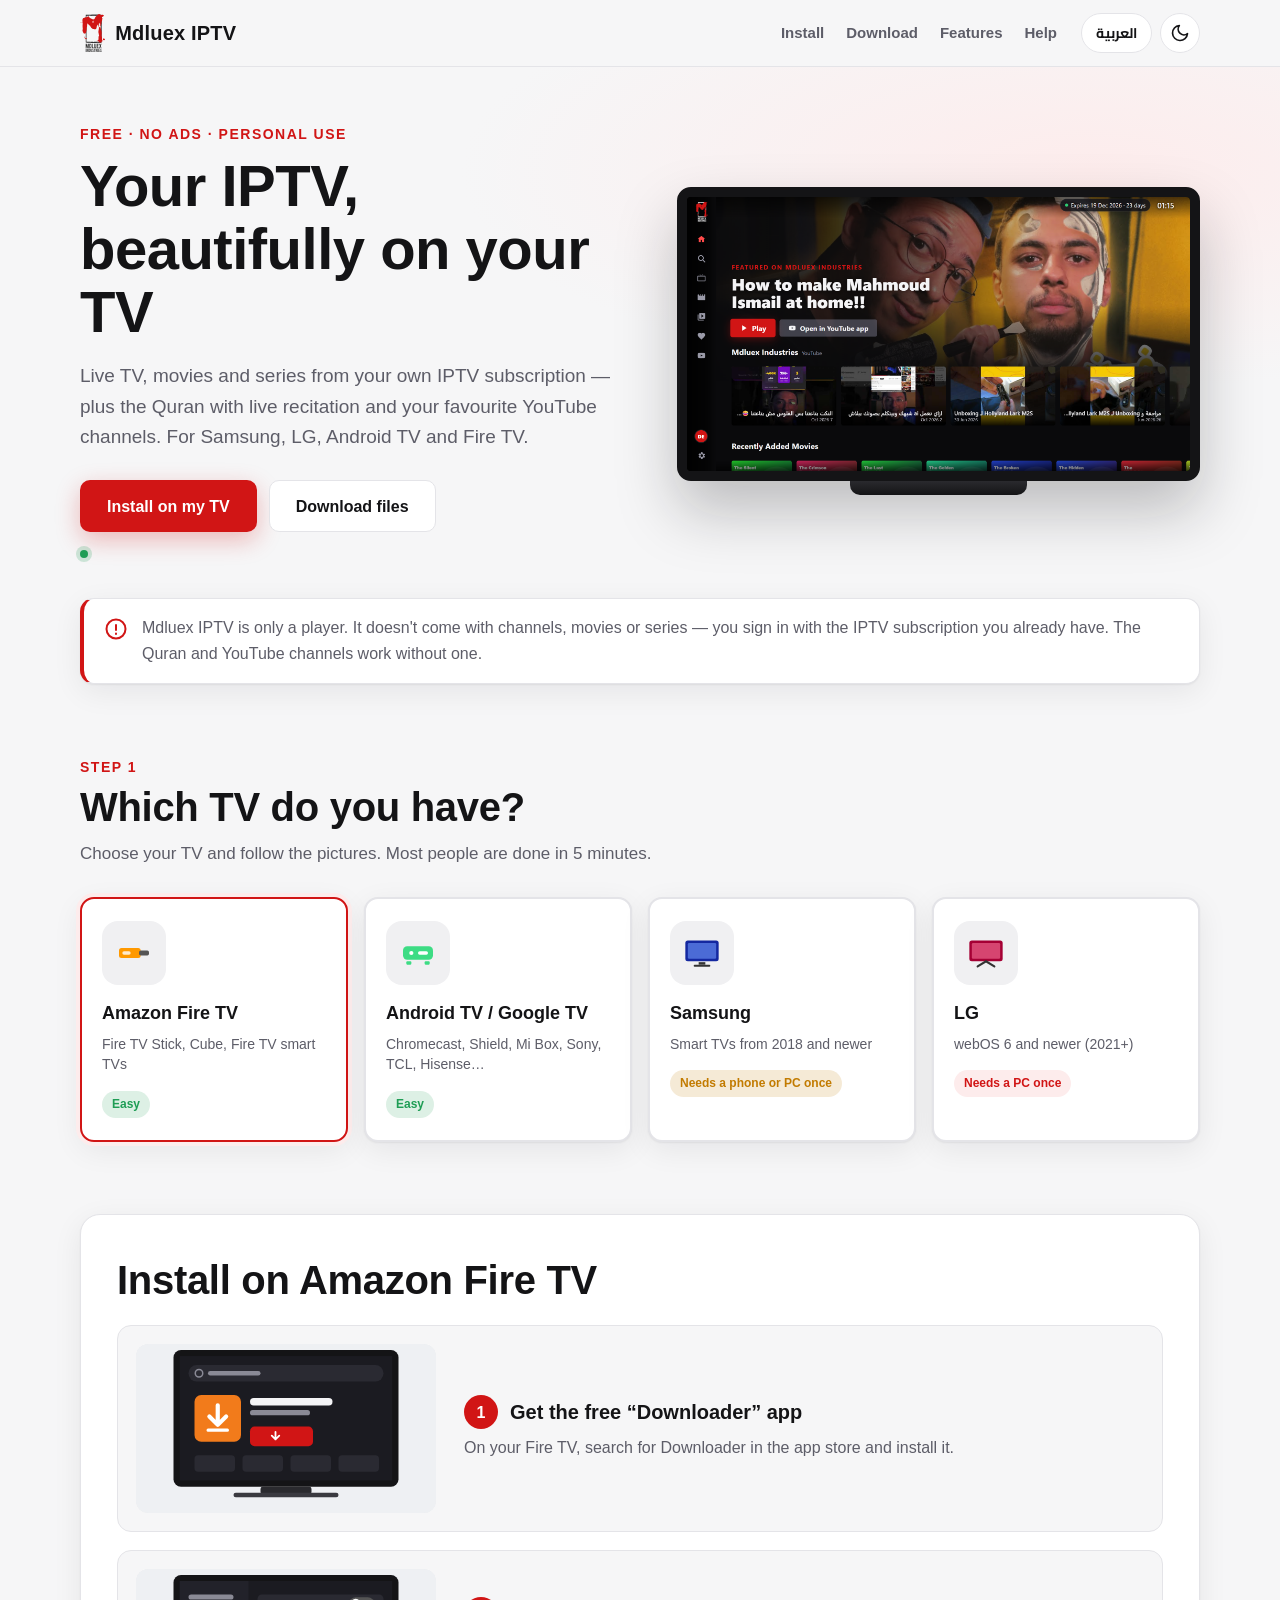
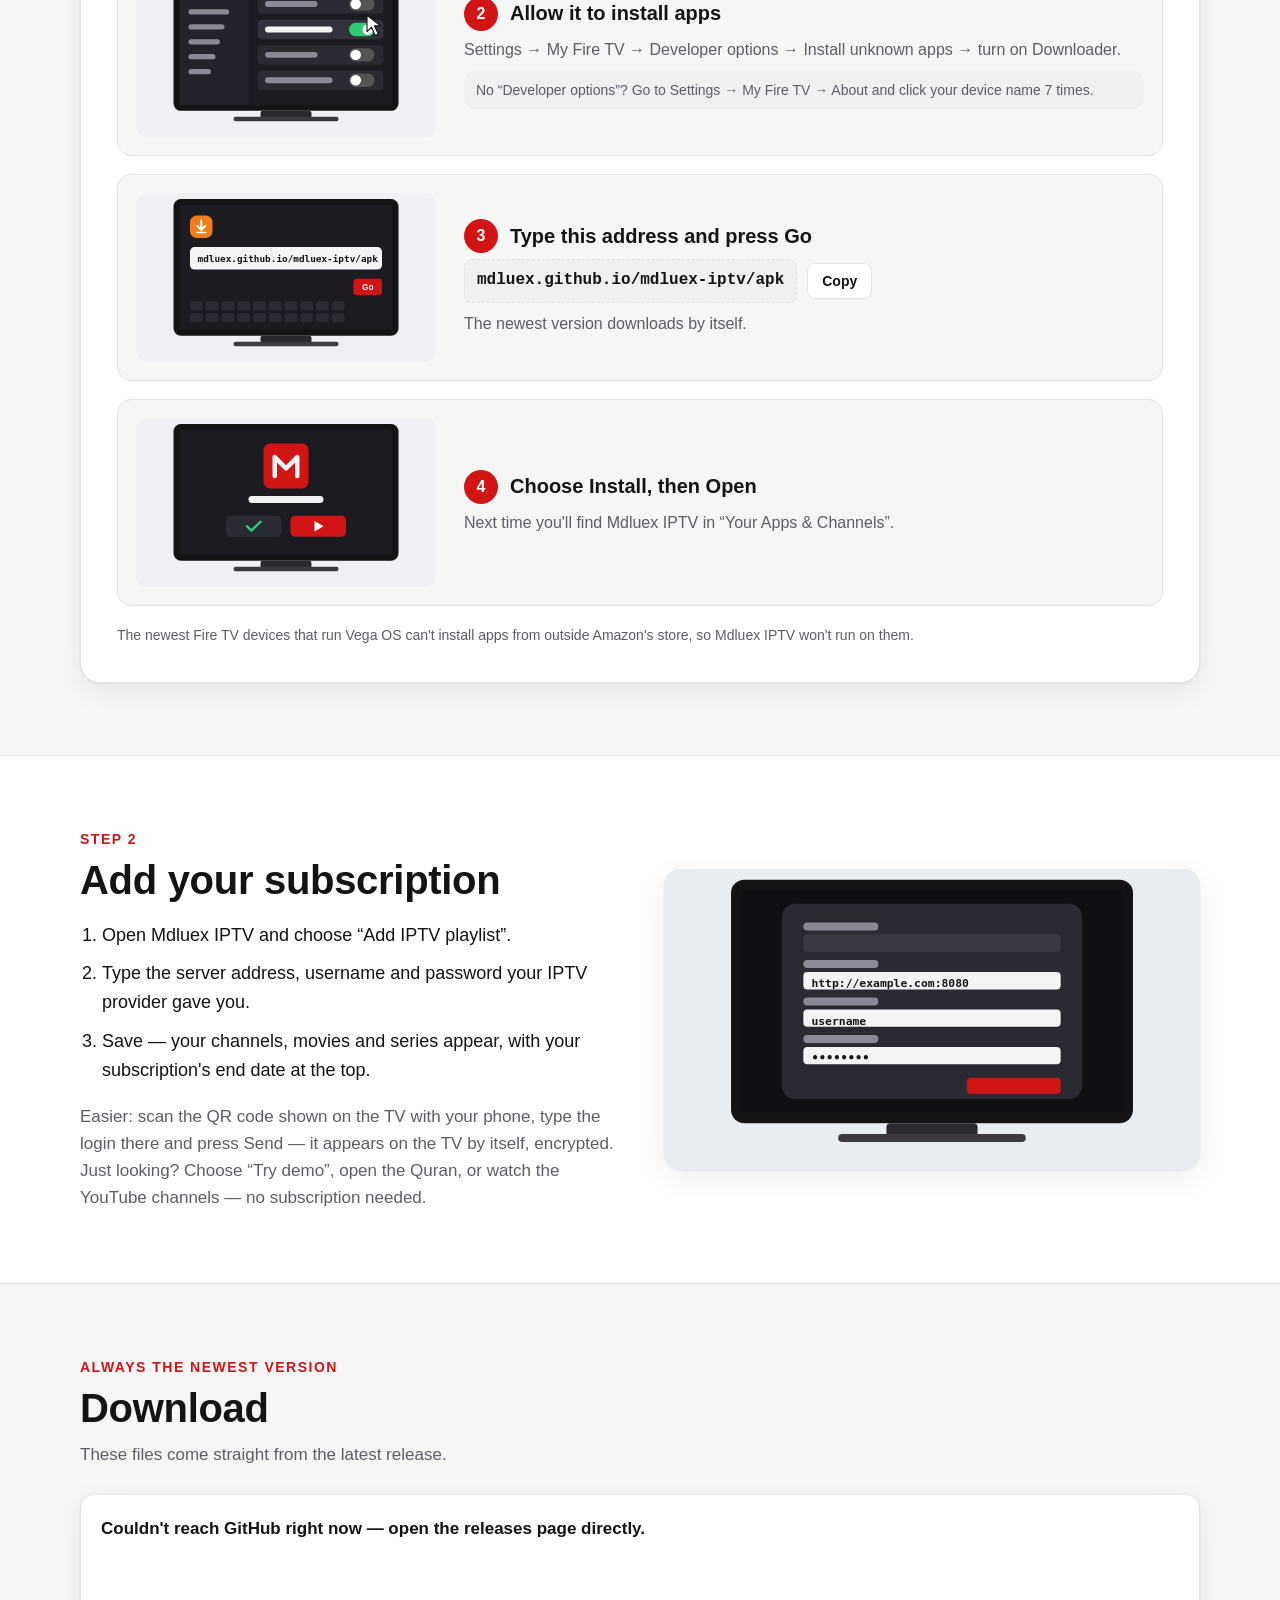
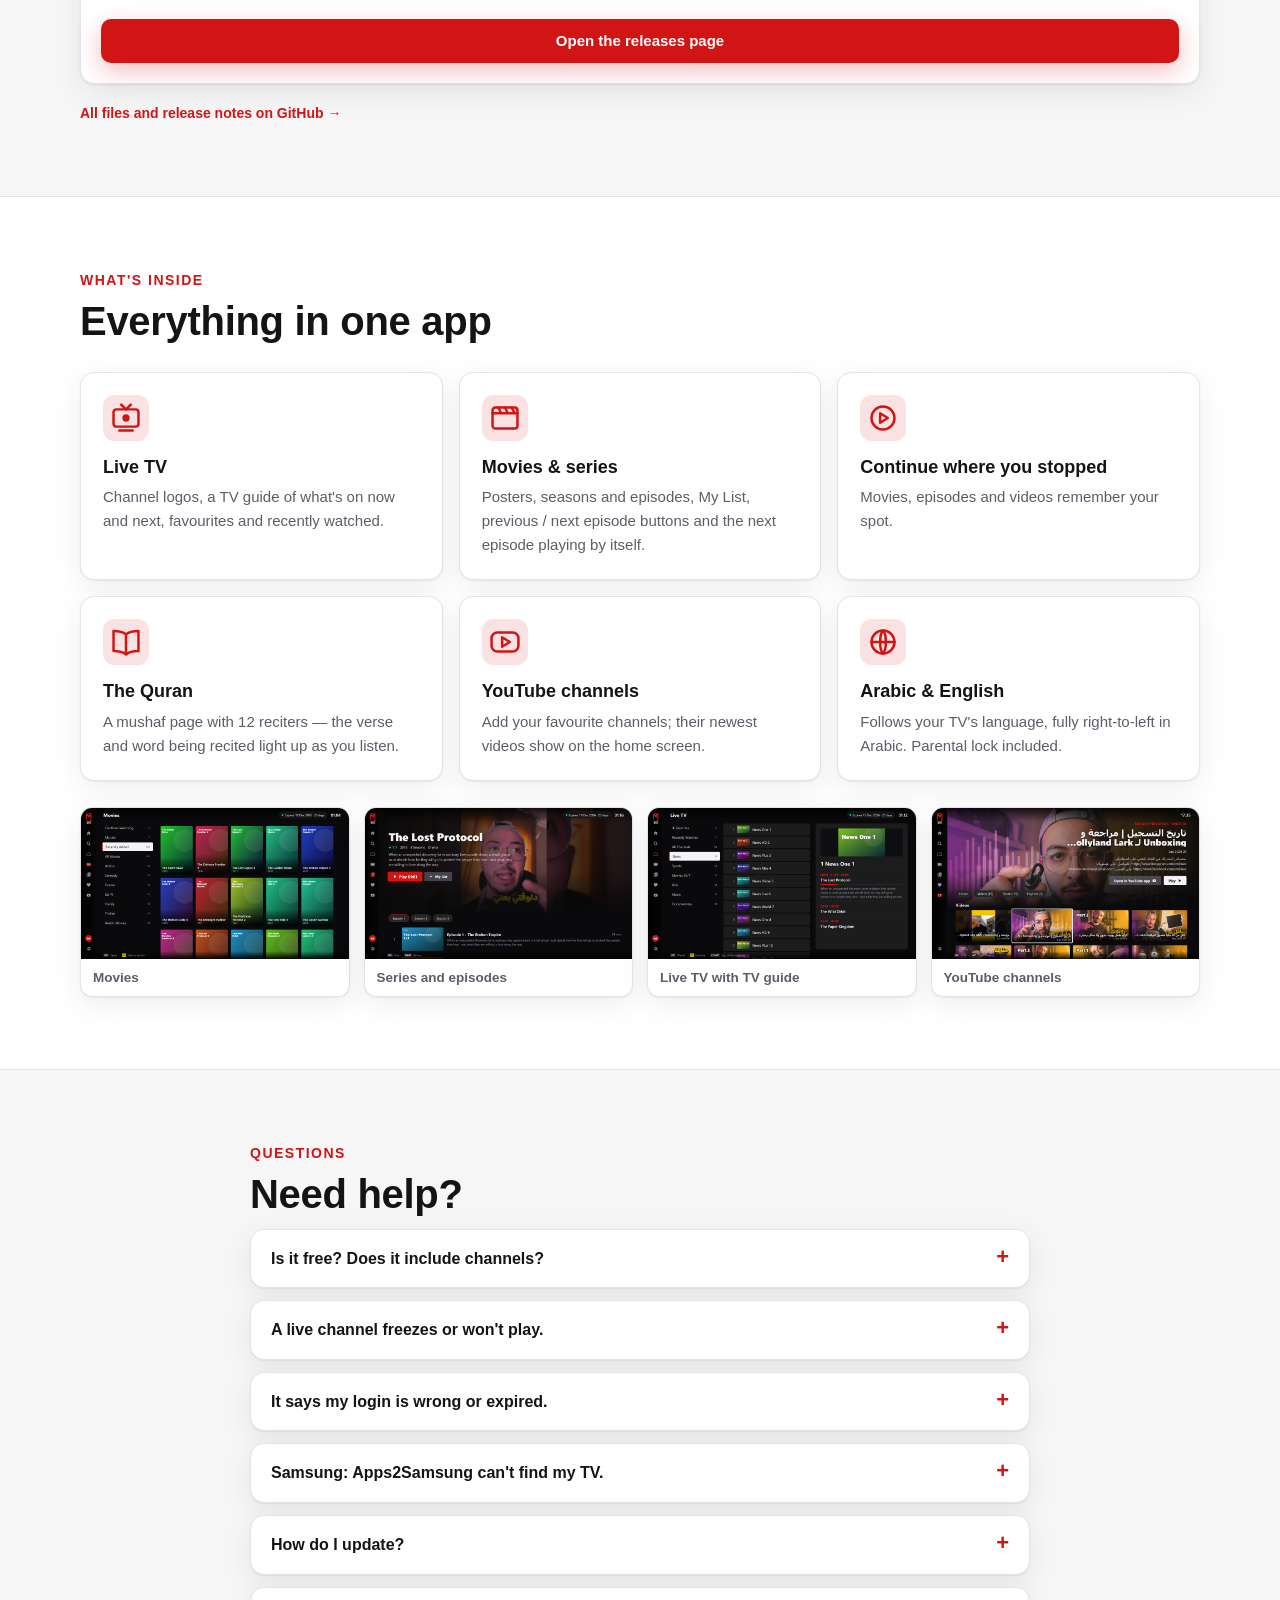
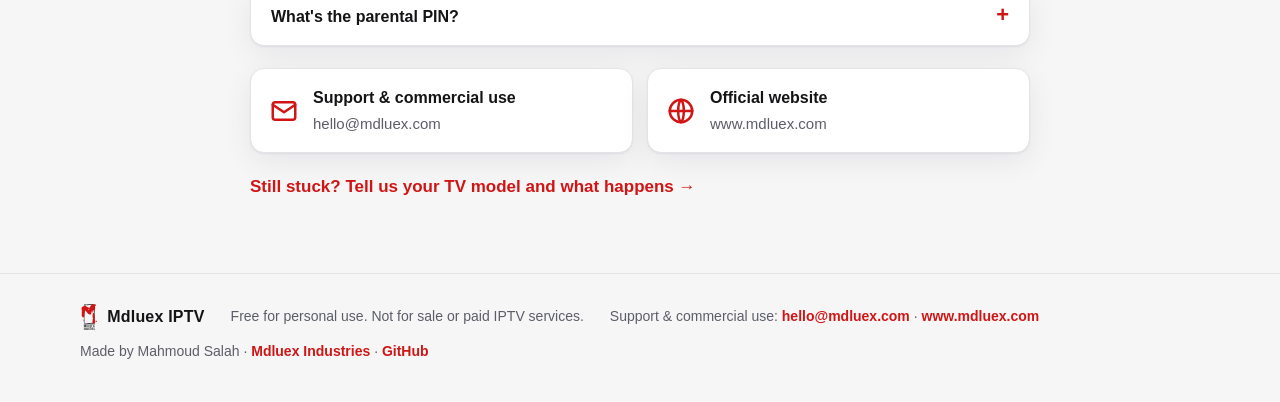
==== landing/index.html @ 0c7ab0a1 "Release 1.5.0: add playlists from the phone, episode buttons, phone layout - Add playlist by QR code" ====
<!DOCTYPE html>
<html lang="en" dir="ltr" data-theme="light">
<head>
  <meta charset="utf-8">
  <meta name="viewport" content="width=device-width, initial-scale=1">
  <title>Mdluex IPTV — Install on your TV</title>
  <meta name="description" content="Install Mdluex IPTV on Samsung, LG, Android TV and Fire TV in a few easy steps. Live TV, movies, series, YouTube channels and the Quran on your TV.">
  <meta name="theme-color" content="#d11515">
  <link rel="icon" href="img/logo.svg" type="image/svg+xml">
  <link rel="stylesheet" href="style.css">
  <script>
    /* language and theme before the page draws (no flash): saved choice, else the browser's language; light by default */
    (function () {
      var d = document.documentElement, lang = null, theme = null;
      try { lang = localStorage.getItem('mdx-lang'); theme = localStorage.getItem('mdx-theme'); } catch (e) {}
      if (!lang) lang = /^ar/i.test(navigator.language || '') ? 'ar' : 'en';
      d.lang = lang; d.dir = lang === 'ar' ? 'rtl' : 'ltr';
      d.setAttribute('data-theme', theme === 'dark' ? 'dark' : 'light');
    })();
  </script>
</head>
<body>
  <!-- ===================== top bar ===================== -->
  <header class="topbar">
    <div class="wrap topbar-in">
      <a class="brand" href="#top" aria-label="Mdluex IPTV">
        <img class="logo logo-dark" src="img/logo.svg" alt="" width="28" height="42">
        <img class="logo logo-light" src="img/logo-light.svg" alt="" width="28" height="42">
        <span>Mdluex IPTV</span>
      </a>
      <nav class="nav">
        <a href="#install" data-t="nav.install">Install</a>
        <a href="#download" data-t="nav.download">Download</a>
        <a href="#features" data-t="nav.features">Features</a>
        <a href="#help" data-t="nav.help">Help</a>
      </nav>
      <div class="tools">
        <button class="tool" id="langBtn" type="button" aria-label="Language"><span data-t="lang.switch">العربية</span></button>
        <button class="tool icon" id="themeBtn" type="button" aria-label="Dark mode">
          <svg class="i-moon" viewBox="0 0 24 24" fill="none" stroke="currentColor" stroke-width="2" stroke-linecap="round" stroke-linejoin="round"><path d="M21 12.8A9 9 0 1 1 11.2 3a7 7 0 0 0 9.8 9.8z"/></svg>
          <svg class="i-sun" viewBox="0 0 24 24" fill="none" stroke="currentColor" stroke-width="2" stroke-linecap="round"><circle cx="12" cy="12" r="4.5"/><path d="M12 2v2M12 20v2M2 12h2M20 12h2M4.9 4.9l1.4 1.4M17.7 17.7l1.4 1.4M4.9 19.1l1.4-1.4M17.7 6.3l1.4-1.4"/></svg>
        </button>
      </div>
    </div>
  </header>

  <main id="top">
    <!-- ===================== hero ===================== -->
    <section class="hero">
      <div class="wrap hero-in">
        <div class="hero-text">
          <p class="kicker" data-t="hero.kicker">Free · No ads · Personal use</p>
          <h1 data-t="hero.title">Your IPTV, beautifully on your TV</h1>
          <p class="lead" data-t="hero.lead">Live TV, movies and series from your own IPTV subscription — plus the Quran with live recitation and your favourite YouTube channels. For Samsung, LG, Android TV and Fire TV.</p>
          <div class="cta">
            <a class="btn primary" href="#install"><span data-t="hero.cta">Install on my TV</span></a>
            <a class="btn ghost" href="#download"><span data-t="hero.download">Download files</span></a>
          </div>
          <p class="version-line"><span class="dot"></span><span id="heroVersion" data-t="hero.checking">Checking the latest version…</span></p>
        </div>
        <div class="hero-art">
          <div class="tv">
            <div class="tv-screen"><img src="screens/home.png" alt="Mdluex IPTV home screen" loading="eager"></div>
            <div class="tv-stand"></div>
          </div>
        </div>
      </div>
    </section>

    <div class="wrap">
      <div class="note">
        <svg viewBox="0 0 24 24" fill="none" stroke="currentColor" stroke-width="2" stroke-linecap="round"><circle cx="12" cy="12" r="9.5"/><path d="M12 8v5M12 16.5v.5"/></svg>
        <p data-t="note.player">Mdluex IPTV is only a player. It doesn't come with channels, movies or series — you sign in with the IPTV subscription you already have. The Quran and YouTube channels work without one.</p>
      </div>
    </div>

    <!-- ===================== pick your TV ===================== -->
    <section class="section" id="install">
      <div class="wrap">
        <p class="eyebrow" data-t="pick.eyebrow">Step 1</p>
        <h2 data-t="pick.title">Which TV do you have?</h2>
        <p class="sub" data-t="pick.sub">Choose your TV and follow the pictures. Most people are done in 5 minutes.</p>
        <div class="pick" role="tablist">
          <button class="pick-card" data-guide="firetv" role="tab" type="button">
            <span class="pick-ico"><img src="img/ico-firetv.svg" alt=""></span>
            <strong>Amazon Fire TV</strong>
            <small data-t="pick.firetv">Fire TV Stick, Cube, Fire TV smart TVs</small>
            <span class="badge easy" data-t="level.easy">Easy</span>
          </button>
          <button class="pick-card" data-guide="android" role="tab" type="button">
            <span class="pick-ico"><img src="img/ico-android.svg" alt=""></span>
            <strong>Android TV / Google TV</strong>
            <small data-t="pick.android">Chromecast, Shield, Mi Box, Sony, TCL, Hisense…</small>
            <span class="badge easy" data-t="level.easy">Easy</span>
          </button>
          <button class="pick-card" data-guide="samsung" role="tab" type="button">
            <span class="pick-ico"><img src="img/ico-samsung.svg" alt=""></span>
            <strong>Samsung</strong>
            <small data-t="pick.samsung">Smart TVs from 2018 and newer</small>
            <span class="badge medium" data-t="level.medium">Needs a phone or PC once</span>
          </button>
          <button class="pick-card" data-guide="lg" role="tab" type="button">
            <span class="pick-ico"><img src="img/ico-lg.svg" alt=""></span>
            <strong>LG</strong>
            <small data-t="pick.lg">webOS 6 and newer (2021+)</small>
            <span class="badge hard" data-t="level.hard">Needs a PC once</span>
          </button>
        </div>
      </div>
    </section>

    <!-- ===================== guides ===================== -->
    <section class="section guides" id="guides">
      <div class="wrap">

        <!-- Fire TV -->
        <article class="guide" id="guide-firetv">
          <h2><span data-t="g.title">Install on</span> Amazon Fire TV</h2>
          <ol class="steps">
            <li class="step">
              <div class="step-art"><img src="img/step-firetv-downloader.svg" alt=""></div>
              <div class="step-text">
                <h3 data-t="fire.1.t">Get the free “Downloader” app</h3>
                <p data-t="fire.1.p">On your Fire TV, search for Downloader in the app store and install it.</p>
              </div>
            </li>
            <li class="step">
              <div class="step-art"><img src="img/step-unknown-apps.svg" alt=""></div>
              <div class="step-text">
                <h3 data-t="fire.2.t">Allow it to install apps</h3>
                <p data-t="fire.2.p">Settings → My Fire TV → Developer options → Install unknown apps → turn on Downloader.</p>
                <p class="tip" data-t="fire.2.tip">No “Developer options”? Go to Settings → My Fire TV → About and click your device name 7 times.</p>
              </div>
            </li>
            <li class="step">
              <div class="step-art"><img src="img/step-type-link.svg" alt=""></div>
              <div class="step-text">
                <h3 data-t="fire.3.t">Type this address and press Go</h3>
                <p class="code" dir="ltr"><code>mdluex.github.io/mdluex-iptv/apk</code><button class="copy" type="button" data-copy="mdluex.github.io/mdluex-iptv/apk" data-t="copy">Copy</button></p>
                <p data-t="fire.3.p">The newest version downloads by itself.</p>
              </div>
            </li>
            <li class="step">
              <div class="step-art"><img src="img/step-install-open.svg" alt=""></div>
              <div class="step-text">
                <h3 data-t="fire.4.t">Choose Install, then Open</h3>
                <p data-t="fire.4.p">Next time you'll find Mdluex IPTV in “Your Apps & Channels”.</p>
              </div>
            </li>
          </ol>
          <p class="small-print" data-t="fire.vega">The newest Fire TV devices that run Vega OS can't install apps from outside Amazon's store, so Mdluex IPTV won't run on them.</p>
        </article>

        <!-- Android TV -->
        <article class="guide" id="guide-android">
          <h2><span data-t="g.title">Install on</span> Android TV / Google TV</h2>
          <ol class="steps">
            <li class="step">
              <div class="step-art"><img src="img/step-firetv-downloader.svg" alt=""></div>
              <div class="step-text">
                <h3 data-t="and.1.t">Get the free “Downloader” app</h3>
                <p data-t="and.1.p">Install Downloader (by AFTVnews) from the Google Play Store on your TV.</p>
              </div>
            </li>
            <li class="step">
              <div class="step-art"><img src="img/step-type-link.svg" alt=""></div>
              <div class="step-text">
                <h3 data-t="fire.3.t">Type this address and press Go</h3>
                <p class="code" dir="ltr"><code>mdluex.github.io/mdluex-iptv/apk</code><button class="copy" type="button" data-copy="mdluex.github.io/mdluex-iptv/apk" data-t="copy">Copy</button></p>
                <p data-t="fire.3.p">The newest version downloads by itself.</p>
              </div>
            </li>
            <li class="step">
              <div class="step-art"><img src="img/step-unknown-apps.svg" alt=""></div>
              <div class="step-text">
                <h3 data-t="and.3.t">Allow it, then Install</h3>
                <p data-t="and.3.p">When Android asks, allow Downloader to install unknown apps, then choose Install.</p>
              </div>
            </li>
            <li class="step">
              <div class="step-art"><img src="img/step-install-open.svg" alt=""></div>
              <div class="step-text">
                <h3 data-t="and.4.t">Open Mdluex IPTV</h3>
                <p data-t="and.4.p">It's in your apps. Prefer a USB stick? Download the Android file below and open it with a file manager.</p>
              </div>
            </li>
          </ol>
        </article>

        <!-- Samsung -->
        <article class="guide" id="guide-samsung">
          <h2><span data-t="g.title">Install on</span> Samsung</h2>
          <p class="guide-intro" data-t="sam.intro">Samsung TVs only accept apps from outside their store when the app is prepared for your TV. The free Apps2Samsung app does that for you.</p>
          <ol class="steps">
            <li class="step">
              <div class="step-art"><img src="img/step-samsung-12345.svg" alt=""></div>
              <div class="step-text">
                <h3 data-t="sam.1.t">Turn on Developer Mode</h3>
                <p data-t="sam.1.p">On the TV open Apps, then press 1 2 3 4 5 on the remote. A “Developer Mode” window opens — switch it On.</p>
              </div>
            </li>
            <li class="step">
              <div class="step-art"><img src="img/step-samsung-hostip.svg" alt=""></div>
              <div class="step-text">
                <h3 data-t="sam.2.t">Type your phone's or PC's address</h3>
                <p data-t="sam.2.p">In “Host PC IP” type the IP address of the phone or computer you'll use next (phone: Settings → Wi-Fi → your network). Then turn the TV off and on.</p>
              </div>
            </li>
            <li class="step">
              <div class="step-art"><img src="img/step-apps2samsung.svg" alt=""></div>
              <div class="step-text">
                <h3 data-t="sam.3.t">Install with Apps2Samsung</h3>
                <p data-t="sam.3.p">Get Apps2Samsung (Windows, Mac, Linux, Android or iPhone), find Mdluex IPTV in its list and choose Install. The first time, sign in with a free Samsung account.</p>
                <p><a class="link" href="https://github.com/Apps2Samsung/Apps2Samsung" target="_blank" rel="noopener" data-t="sam.3.link">Get Apps2Samsung →</a></p>
              </div>
            </li>
          </ol>
          <details class="alt">
            <summary data-t="sam.alt.t">Have a Windows PC? Use the one-click installer instead</summary>
            <ol class="mini">
              <li data-t="sam.alt.1">Do step 1 and 2 above with your PC's address.</li>
              <li data-t="sam.alt.2">Download the Samsung installer (.zip) below, unzip it and double-click Install-MdluexIPTV.cmd.</li>
              <li data-t="sam.alt.3">Follow the screens — it finds your TV and installs the app. Run it again any time to update.</li>
            </ol>
          </details>
        </article>

        <!-- LG -->
        <article class="guide" id="guide-lg">
          <h2><span data-t="g.title">Install on</span> LG</h2>
          <p class="guide-intro" data-t="lg.intro">LG allows apps from outside its store through its Developer Mode app and the free Homebrew Channel. You set this up once.</p>
          <ol class="steps">
            <li class="step">
              <div class="step-art"><img src="img/step-lg-devmode.svg" alt=""></div>
              <div class="step-text">
                <h3 data-t="lg.1.t">Turn on Developer Mode</h3>
                <p data-t="lg.1.p">Create a free account at webostv.developer.lge.com. On the TV install “Developer Mode” from the LG Content Store, sign in and switch Dev Mode Status on.</p>
              </div>
            </li>
            <li class="step">
              <div class="step-art"><img src="img/step-lg-homebrew.svg" alt=""></div>
              <div class="step-text">
                <h3 data-t="lg.2.t">Install Homebrew Channel</h3>
                <p data-t="lg.2.p">Follow the Homebrew Channel guide (it uses the free webOS Dev Manager on a computer).</p>
                <p><a class="link" href="https://www.webosbrew.org/devmode/" target="_blank" rel="noopener" data-t="lg.2.link">Homebrew Channel guide →</a></p>
              </div>
            </li>
            <li class="step">
              <div class="step-art"><img src="img/step-lg-repo.svg" alt=""></div>
              <div class="step-text">
                <h3 data-t="lg.3.t">Add our list and install</h3>
                <p data-t="lg.3.p">In Homebrew Channel open Settings → Add repository and enter:</p>
                <p class="code" dir="ltr"><code>https://mdluex.github.io/mdluex-iptv/lg/apps.json</code><button class="copy" type="button" data-copy="https://mdluex.github.io/mdluex-iptv/lg/apps.json" data-t="copy">Copy</button></p>
                <p data-t="lg.3.p2">Then find Mdluex IPTV in the list and install it.</p>
              </div>
            </li>
          </ol>
          <p class="small-print" data-t="lg.extend">LG's Developer Mode turns itself off after about 6 weeks: open the Developer Mode app now and then and press Extend.</p>
        </article>
      </div>
    </section>

    <!-- ===================== first time ===================== -->
    <section class="section alt-bg" id="setup">
      <div class="wrap two">
        <div>
          <p class="eyebrow" data-t="setup.eyebrow">Step 2</p>
          <h2 data-t="setup.title">Add your subscription</h2>
          <ol class="mini big">
            <li data-t="setup.1">Open Mdluex IPTV and choose “Add IPTV playlist”.</li>
            <li data-t="setup.2">Type the server address, username and password your IPTV provider gave you.</li>
            <li data-t="setup.3">Save — your channels, movies and series appear, with your subscription's end date at the top.</li>
          </ol>
          <p class="sub" data-t="setup.qr">Easier: scan the QR code shown on the TV with your phone, type the login there and press Send — it appears on the TV by itself, encrypted.</p>
          <p class="sub" data-t="setup.demo">Just looking? Choose “Try demo”, open the Quran, or watch the YouTube channels — no subscription needed.</p>
        </div>
        <div class="step-art wide"><img src="img/step-playlist.svg" alt=""></div>
      </div>
    </section>

    <!-- ===================== downloads ===================== -->
    <section class="section" id="download">
      <div class="wrap">
        <p class="eyebrow" data-t="dl.eyebrow">Always the newest version</p>
        <h2 data-t="dl.title">Download</h2>
        <p class="sub"><span data-t="dl.sub">These files come straight from the latest release.</span> <span id="relInfo"></span></p>
        <div class="downloads" id="downloads">
          <div class="dl-card skeleton"></div><div class="dl-card skeleton"></div><div class="dl-card skeleton"></div><div class="dl-card skeleton"></div>
        </div>
        <p class="small-print"><a class="link" id="allReleases" href="https://github.com/mdluex/mdluex-iptv/releases/latest" target="_blank" rel="noopener" data-t="dl.all">All files and release notes on GitHub →</a></p>
      </div>
    </section>

    <!-- ===================== features ===================== -->
    <section class="section alt-bg" id="features">
      <div class="wrap">
        <p class="eyebrow" data-t="feat.eyebrow">What's inside</p>
        <h2 data-t="feat.title">Everything in one app</h2>
        <div class="features">
          <div class="feat"><img src="img/f-live.svg" alt=""><h3 data-t="feat.live.t">Live TV</h3><p data-t="feat.live.p">Channel logos, a TV guide of what's on now and next, favourites and recently watched.</p></div>
          <div class="feat"><img src="img/f-movies.svg" alt=""><h3 data-t="feat.movies.t">Movies &amp; series</h3><p data-t="feat.movies.p">Posters, seasons and episodes, My List, previous / next episode buttons and the next episode playing by itself.</p></div>
          <div class="feat"><img src="img/f-resume.svg" alt=""><h3 data-t="feat.resume.t">Continue where you stopped</h3><p data-t="feat.resume.p">Movies, episodes and videos remember your spot.</p></div>
          <div class="feat"><img src="img/f-quran.svg" alt=""><h3 data-t="feat.quran.t">The Quran</h3><p data-t="feat.quran.p">A mushaf page with 12 reciters — the verse and word being recited light up as you listen.</p></div>
          <div class="feat"><img src="img/f-youtube.svg" alt=""><h3 data-t="feat.yt.t">YouTube channels</h3><p data-t="feat.yt.p">Add your favourite channels; their newest videos show on the home screen.</p></div>
          <div class="feat"><img src="img/f-lang.svg" alt=""><h3 data-t="feat.lang.t">Arabic &amp; English</h3><p data-t="feat.lang.p">Follows your TV's language, fully right-to-left in Arabic. Parental lock included.</p></div>
        </div>
        <div class="shots">
          <figure><img src="screens/movies.png" alt="" loading="lazy"><figcaption data-t="shot.movies">Movies</figcaption></figure>
          <figure><img src="screens/series-details.png" alt="" loading="lazy"><figcaption data-t="shot.series">Series and episodes</figcaption></figure>
          <figure><img src="screens/live-tv.png" alt="" loading="lazy"><figcaption data-t="shot.live">Live TV with TV guide</figcaption></figure>
          <figure><img src="screens/youtube-channel.png" alt="" loading="lazy"><figcaption data-t="shot.yt">YouTube channels</figcaption></figure>
        </div>
      </div>
    </section>

    <!-- ===================== help ===================== -->
    <section class="section" id="help">
      <div class="wrap narrow">
        <p class="eyebrow" data-t="help.eyebrow">Questions</p>
        <h2 data-t="help.title">Need help?</h2>
        <details class="faq"><summary data-t="q.free.t">Is it free? Does it include channels?</summary><p data-t="q.free.p">The app is free. It doesn't include any channels — you need your own IPTV subscription. The Quran and YouTube channels work without one.</p></details>
        <details class="faq"><summary data-t="q.freeze.t">A live channel freezes or won't play.</summary><p data-t="q.freeze.p">Open Settings → Live TV stream type and switch between MPEG-TS and HLS. One usually works better with your provider.</p></details>
        <details class="faq"><summary data-t="q.login.t">It says my login is wrong or expired.</summary><p data-t="q.login.p">Check the server address, username and password with your IPTV provider — only they can fix a subscription problem.</p></details>
        <details class="faq"><summary data-t="q.samsung.t">Samsung: Apps2Samsung can't find my TV.</summary><p data-t="q.samsung.p">Make sure the TV and your phone or PC are on the same Wi-Fi, and that “Host PC IP” in Developer Mode is that device's current address. Then restart the TV.</p></details>
        <details class="faq"><summary data-t="q.update.t">How do I update?</summary><p data-t="q.update.p">Fire TV / Android TV: repeat the Downloader steps. Samsung: Apps2Samsung shows the update. LG: Homebrew Channel shows the update. Your settings are kept.</p></details>
        <details class="faq"><summary data-t="q.pin.t">What's the parental PIN?</summary><p data-t="q.pin.p">It starts as 0000. Change it in Settings → Change PIN.</p></details>
        <div class="contact">
          <a class="contact-card" href="mailto:hello@mdluex.com"><svg viewBox="0 0 24 24" fill="none" stroke="currentColor" stroke-width="2" stroke-linecap="round" stroke-linejoin="round"><rect x="3" y="5" width="18" height="14" rx="2"/><path d="m3 7 9 6 9-6"/></svg><span><strong data-t="contact.mail.t">Support &amp; commercial use</strong><small dir="ltr">hello@mdluex.com</small></span></a>
          <a class="contact-card" href="https://www.mdluex.com" target="_blank" rel="noopener"><svg viewBox="0 0 24 24" fill="none" stroke="currentColor" stroke-width="2" stroke-linecap="round"><circle cx="12" cy="12" r="9"/><path d="M3 12h18M12 3c3 3 3 15 0 18M12 3c-3 3-3 15 0 18"/></svg><span><strong data-t="contact.web.t">Official website</strong><small dir="ltr">www.mdluex.com</small></span></a>
        </div>
        <p class="sub"><a class="link" href="https://github.com/mdluex/mdluex-iptv/issues" target="_blank" rel="noopener" data-t="help.issue">Still stuck? Tell us your TV model and what happens →</a></p>
      </div>
    </section>
  </main>

  <footer class="footer">
    <div class="wrap footer-in">
      <div class="brand small">
        <img class="logo logo-dark" src="img/logo.svg" alt="" width="20" height="30">
        <img class="logo logo-light" src="img/logo-light.svg" alt="" width="20" height="30">
        <span>Mdluex IPTV</span>
      </div>
      <p data-t="foot.license">Free for personal use. Not for sale or paid IPTV services.</p>
      <p><span data-t="foot.business">Support &amp; commercial use:</span> <a class="link" href="mailto:hello@mdluex.com" dir="ltr">hello@mdluex.com</a> · <a class="link" href="https://www.mdluex.com" target="_blank" rel="noopener" dir="ltr">www.mdluex.com</a></p>
      <p><span data-t="foot.by">Made by</span> Mahmoud Salah · <a class="link" href="https://www.youtube.com/@Mdlu3x" target="_blank" rel="noopener">Mdluex Industries</a> · <a class="link" href="https://github.com/mdluex/mdluex-iptv" target="_blank" rel="noopener">GitHub</a></p>
    </div>
  </footer>

  <div class="toast" id="toast" role="status"></div>
  <script src="app.js"></script>
</body>
</html>
---- landing/style.css ----
/* Mdluex IPTV landing page — the app's design language (brand red, bold type, rounded cards),
   light by default with a dark option; English and Arabic (right-to-left). */
@font-face {
  font-family: "Cairo"; font-style: normal; font-weight: 400 900; font-display: swap;
  src: url(img/cairo-arabic.woff2) format("woff2");
  unicode-range: U+0600-06FF, U+0750-077F, U+08A0-08FF, U+200C-200E, U+FB50-FDFF, U+FE70-FEFF;
}
:root {
  --accent: #d11515; --accent2: #ff4a4a; --accent-ink: #fff;
  --bg: #f6f6f7; --bg2: #ffffff; --panel: #ffffff; --panel2: #f0f0f2; --line: #e4e4e8;
  --text: #141416; --muted: #5d5d68; --soft: #fdecec;
  --ok: #1f9d55; --warn: #c27b00; --bad: #c62828;
  --shadow: 0 1px 2px rgba(20,20,22,.06), 0 8px 30px rgba(20,20,22,.07);
  --radius: 14px;
  color-scheme: light;
}
:root[data-theme="dark"] {
  --bg: #0a0a0c; --bg2: #111114; --panel: #17171b; --panel2: #202026; --line: #2c2c33;
  --text: #f4f4f6; --muted: #a2a2ae; --soft: rgba(209,21,21,.14);
  --ok: #2ecc71; --warn: #f5a524; --bad: #ff4d5e;
  --shadow: 0 1px 2px rgba(0,0,0,.4), 0 10px 30px rgba(0,0,0,.35);
  color-scheme: dark;
}
* { box-sizing: border-box; margin: 0; padding: 0; }
html { scroll-behavior: smooth; scroll-padding-top: 84px; }
body {
  /* the same fonts as the app: SamsungOne / Segoe UI for Latin, the bundled Cairo for Arabic */
  font-family: "SamsungOne", "Cairo", "SamsungOneArabic", "Segoe UI", Tahoma, "Noto Sans Arabic", Roboto, Arial, sans-serif;
  background: var(--bg); color: var(--text); line-height: 1.6; -webkit-font-smoothing: antialiased;
}
img { max-width: 100%; display: block; }
a { color: inherit; text-decoration: none; }
.wrap { width: 100%; max-width: 1160px; margin: 0 auto; padding: 0 20px; }
.wrap.narrow { max-width: 820px; }

/* ---------- top bar ---------- */
.topbar { position: sticky; top: 0; z-index: 20; background: color-mix(in srgb, var(--bg) 86%, transparent); backdrop-filter: saturate(1.4) blur(12px); -webkit-backdrop-filter: saturate(1.4) blur(12px); border-bottom: 1px solid var(--line); }
.topbar-in { display: flex; align-items: center; gap: 24px; height: 66px; }
.brand { display: flex; align-items: center; gap: 10px; font-weight: 900; font-size: 20px; letter-spacing: .2px; white-space: nowrap; }
.brand.small { font-size: 16px; }
.logo { height: 38px; width: auto; }
.brand.small .logo { height: 26px; }
.logo-light { display: none; }
[data-theme="dark"] .logo-dark { display: none; }
[data-theme="dark"] .logo-light { display: block; }
.nav { display: flex; gap: 22px; margin-inline-start: auto; font-weight: 600; font-size: 15px; color: var(--muted); }
.nav a:hover { color: var(--accent); }
.tools { display: flex; gap: 8px; }
.tool { height: 40px; min-width: 40px; padding: 0 14px; border-radius: 999px; border: 1px solid var(--line); background: var(--panel); color: var(--text); font: inherit; font-weight: 700; font-size: 14px; cursor: pointer; display: inline-flex; align-items: center; justify-content: center; }
.tool:hover { border-color: var(--accent); color: var(--accent); }
.tool.icon { padding: 0; width: 40px; }
.tool svg { width: 20px; height: 20px; }
.i-sun { display: none; }
[data-theme="dark"] .i-sun { display: block; }
[data-theme="dark"] .i-moon { display: none; }

/* ---------- hero ---------- */
.hero { padding: 56px 0 30px; background: radial-gradient(ellipse 70% 60% at 85% 20%, var(--soft), transparent 70%); }
.hero-in { display: grid; grid-template-columns: 1.05fr 1fr; gap: 48px; align-items: center; }
.kicker, .eyebrow { color: var(--accent); font-weight: 800; font-size: 14px; letter-spacing: 1.5px; text-transform: uppercase; }
html[lang="ar"] .kicker, html[lang="ar"] .eyebrow { letter-spacing: 0; font-size: 15px; }
h1 { font-size: clamp(34px, 5vw, 58px); line-height: 1.08; font-weight: 900; margin: 10px 0 18px; letter-spacing: -.5px; }
html[lang="ar"] h1 { line-height: 1.35; letter-spacing: 0; }
.lead { font-size: 19px; color: var(--muted); max-width: 560px; }
.cta { display: flex; flex-wrap: wrap; gap: 12px; margin: 28px 0 18px; }
.btn { height: 52px; padding: 0 26px; border-radius: 10px; display: inline-flex; align-items: center; gap: 10px; font-weight: 800; font-size: 16px; border: 1px solid transparent; cursor: pointer; transition: transform .12s ease, box-shadow .12s ease, background .12s ease; }
.btn:hover { transform: translateY(-1px); }
.btn.primary { background: var(--accent); color: var(--accent-ink); box-shadow: 0 8px 24px rgba(209,21,21,.28); }
.btn.primary:hover { background: #b80f0f; }
.btn.ghost { background: var(--panel); border-color: var(--line); color: var(--text); }
.btn.ghost:hover { border-color: var(--accent); color: var(--accent); }
.version-line { display: flex; align-items: center; gap: 8px; color: var(--muted); font-size: 14px; }
.version-line .dot { width: 8px; height: 8px; border-radius: 50%; background: var(--ok); box-shadow: 0 0 0 4px color-mix(in srgb, var(--ok) 20%, transparent); }
.tv { position: relative; }
.tv-screen { border-radius: 14px; overflow: hidden; border: 10px solid #141416; background: #000; box-shadow: 0 30px 60px rgba(20,20,22,.25); aspect-ratio: 16 / 9; }
.tv-screen img { width: 100%; height: 100%; object-fit: cover; }
.tv-stand { width: 34%; height: 14px; margin: 0 auto; background: linear-gradient(#2a2a2e, #141416); border-radius: 0 0 10px 10px; }

.note { display: flex; gap: 14px; align-items: flex-start; background: var(--panel); border: 1px solid var(--line); border-inline-start: 4px solid var(--accent); border-radius: var(--radius); padding: 16px 20px; margin: 10px 0 0; box-shadow: var(--shadow); }
.note svg { width: 24px; height: 24px; flex: none; color: var(--accent); margin-top: 2px; }
.note p { color: var(--muted); }

/* ---------- sections ---------- */
.section { padding: 72px 0; }
.section.alt-bg { background: var(--bg2); border-top: 1px solid var(--line); border-bottom: 1px solid var(--line); }
h2 { font-size: clamp(28px, 3.6vw, 40px); line-height: 1.15; font-weight: 900; margin: 6px 0 10px; letter-spacing: -.3px; }
html[lang="ar"] h2 { line-height: 1.45; letter-spacing: 0; }
.sub { color: var(--muted); font-size: 17px; max-width: 680px; }
.two { display: grid; grid-template-columns: 1fr 1fr; gap: 48px; align-items: center; }

/* ---------- pick your TV ---------- */
.pick { display: grid; grid-template-columns: repeat(4, 1fr); gap: 16px; margin-top: 30px; }
.pick-card { text-align: start; background: var(--panel); border: 2px solid var(--line); border-radius: var(--radius); padding: 22px 20px; display: flex; flex-direction: column; gap: 6px; cursor: pointer; color: var(--text); font: inherit; box-shadow: var(--shadow); transition: border-color .15s ease, transform .15s ease; }
.pick-card:hover { transform: translateY(-3px); border-color: color-mix(in srgb, var(--accent) 45%, var(--line)); }
.pick-card.active { border-color: var(--accent); box-shadow: 0 0 0 4px var(--soft), var(--shadow); }
.pick-ico { width: 64px; height: 64px; border-radius: 16px; background: var(--panel2); display: grid; place-items: center; margin-bottom: 8px; }
.pick-ico img { width: 40px; height: 40px; }
.pick-card strong { font-size: 18px; font-weight: 800; }
.pick-card small { color: var(--muted); font-size: 14px; line-height: 1.45; }
.badge { margin-top: auto; align-self: flex-start; font-size: 12px; font-weight: 800; padding: 4px 10px; border-radius: 999px; margin-top: 10px; }
.badge.easy { background: color-mix(in srgb, var(--ok) 15%, transparent); color: var(--ok); }
.badge.medium { background: color-mix(in srgb, var(--warn) 16%, transparent); color: var(--warn); }
.badge.hard { background: var(--soft); color: var(--accent); }

/* ---------- guides ---------- */
.guides { padding-top: 0; }
.guide { display: none; background: var(--panel); border: 1px solid var(--line); border-radius: 20px; padding: 36px; box-shadow: var(--shadow); }
.guide.show { display: block; animation: rise .35s ease; }
@keyframes rise { from { opacity: 0; transform: translateY(10px); } to { opacity: 1; transform: none; } }
.guide-intro { color: var(--muted); max-width: 760px; margin-bottom: 8px; }
.steps { list-style: none; counter-reset: s; display: grid; gap: 18px; margin-top: 22px; }
.step { counter-increment: s; display: grid; grid-template-columns: 300px 1fr; gap: 28px; align-items: center; background: var(--bg); border: 1px solid var(--line); border-radius: var(--radius); padding: 18px; }
.step-art { border-radius: 12px; overflow: hidden; background: var(--panel2); }
.step-art img { width: 100%; height: auto; }
.step-art.wide { border-radius: 16px; box-shadow: var(--shadow); }
.step-text h3 { font-size: 20px; font-weight: 800; display: flex; align-items: center; gap: 12px; margin-bottom: 6px; line-height: 1.35; }
.step-text h3::before { content: counter(s); flex: none; width: 34px; height: 34px; border-radius: 50%; background: var(--accent); color: #fff; font-size: 16px; font-weight: 900; display: grid; place-items: center; }
.step-text p { color: var(--muted); }
.step-text p + p { margin-top: 8px; }
.tip { font-size: 14px; background: var(--panel2); border-radius: 10px; padding: 8px 12px; }
.code { display: flex; align-items: center; gap: 10px; flex-wrap: wrap; }
.code code { font-family: Consolas, "SF Mono", Menlo, monospace; font-size: 16px; font-weight: 700; color: var(--text); background: var(--panel2); border: 1px dashed var(--line); padding: 8px 12px; border-radius: 8px; word-break: break-all; }
.copy { height: 36px; padding: 0 14px; border-radius: 8px; border: 1px solid var(--line); background: var(--panel); color: var(--text); font: inherit; font-size: 14px; font-weight: 700; cursor: pointer; }
.copy:hover { border-color: var(--accent); color: var(--accent); }
.link { color: var(--accent); font-weight: 700; }
.link:hover { text-decoration: underline; }
.small-print { color: var(--muted); font-size: 14px; margin-top: 18px; }
.alt { margin-top: 18px; border: 1px solid var(--line); border-radius: var(--radius); padding: 14px 18px; background: var(--bg); }
.alt summary { cursor: pointer; font-weight: 800; }
.mini { margin: 12px 0 0; padding-inline-start: 22px; color: var(--muted); display: grid; gap: 6px; }
.mini.big { font-size: 18px; gap: 10px; margin: 18px 0; color: var(--text); }

/* ---------- downloads ---------- */
.downloads { display: grid; grid-template-columns: repeat(4, 1fr); gap: 16px; margin-top: 26px; }
.dl-card { background: var(--panel); border: 1px solid var(--line); border-radius: var(--radius); padding: 20px; display: flex; flex-direction: column; gap: 8px; box-shadow: var(--shadow); min-height: 190px; }
.dl-card .dl-ico { width: 44px; height: 44px; border-radius: 12px; background: var(--panel2); display: grid; place-items: center; }
.dl-card .dl-ico img { width: 28px; height: 28px; }
.dl-card strong { font-size: 17px; font-weight: 800; }
.dl-card small { color: var(--muted); font-size: 13.5px; line-height: 1.45; }
.dl-card .btn { margin-top: auto; height: 44px; justify-content: center; font-size: 15px; }
.dl-card .meta { font-size: 12.5px; color: var(--muted); }
.skeleton { background: linear-gradient(90deg, var(--panel) 25%, var(--panel2) 50%, var(--panel) 75%); background-size: 200% 100%; animation: shimmer 1.2s infinite linear; }
@keyframes shimmer { from { background-position: 200% 0; } to { background-position: -200% 0; } }

/* ---------- features ---------- */
.features { display: grid; grid-template-columns: repeat(3, 1fr); gap: 16px; margin-top: 28px; }
.feat { background: var(--panel); border: 1px solid var(--line); border-radius: var(--radius); padding: 22px; box-shadow: var(--shadow); }
.feat img { width: 46px; height: 46px; margin-bottom: 12px; }
.feat h3 { font-size: 18px; font-weight: 800; margin-bottom: 4px; }
.feat p { color: var(--muted); font-size: 15px; }
.shots { display: grid; grid-template-columns: repeat(4, 1fr); gap: 14px; margin-top: 26px; }
.shots figure { background: var(--panel); border: 1px solid var(--line); border-radius: 12px; overflow: hidden; box-shadow: var(--shadow); }
.shots img { aspect-ratio: 16 / 9; object-fit: cover; width: 100%; }
.shots figcaption { font-size: 13.5px; font-weight: 700; padding: 8px 12px; color: var(--muted); }

/* ---------- help ---------- */
.faq { background: var(--panel); border: 1px solid var(--line); border-radius: var(--radius); margin-top: 12px; box-shadow: var(--shadow); }
.faq summary { cursor: pointer; padding: 16px 20px; font-weight: 800; list-style: none; display: flex; justify-content: space-between; gap: 12px; }
.faq summary::-webkit-details-marker { display: none; }
.faq summary::after { content: '+'; color: var(--accent); font-size: 22px; line-height: 1; }
.faq[open] summary::after { content: '–'; }
.faq p { padding: 0 20px 18px; color: var(--muted); }
#help .sub { margin-top: 20px; }
.contact { display: grid; grid-template-columns: 1fr 1fr; gap: 14px; margin-top: 22px; }
.contact-card { display: flex; gap: 14px; align-items: center; background: var(--panel); border: 1px solid var(--line); border-radius: var(--radius); padding: 16px 18px; box-shadow: var(--shadow); }
.contact-card:hover { border-color: var(--accent); }
.contact-card svg { width: 30px; height: 30px; flex: none; color: var(--accent); }
.contact-card strong { display: block; font-weight: 800; }
.contact-card small { color: var(--muted); font-size: 15px; }
@media (max-width: 680px) { .contact { grid-template-columns: 1fr; } }

/* ---------- footer ---------- */
.footer { border-top: 1px solid var(--line); padding: 30px 0 40px; color: var(--muted); font-size: 14px; }
.footer-in { display: flex; flex-wrap: wrap; gap: 10px 26px; align-items: center; }
.footer .brand { color: var(--text); }

.toast { position: fixed; left: 50%; bottom: 26px; transform: translate(-50%, 20px); background: var(--text); color: var(--bg); padding: 10px 18px; border-radius: 10px; font-weight: 700; opacity: 0; transition: .25s ease; pointer-events: none; z-index: 50; }
.toast.show { opacity: 1; transform: translate(-50%, 0); }

/* ---------- small screens ---------- */
@media (max-width: 980px) {
  .hero-in, .two { grid-template-columns: 1fr; gap: 30px; }
  .pick, .downloads { grid-template-columns: repeat(2, 1fr); }
  .features { grid-template-columns: repeat(2, 1fr); }
  .shots { grid-template-columns: repeat(2, 1fr); }
  .step { grid-template-columns: 220px 1fr; }
}
@media (max-width: 680px) {
  .nav { display: none; }
  .tools { margin-inline-start: auto; }
  .topbar-in { gap: 12px; }
  .hero { padding-top: 34px; }
  .lead { font-size: 17px; }
  .pick, .downloads, .features { grid-template-columns: 1fr; }
  .guide { padding: 20px 16px; border-radius: 16px; }
  .step { grid-template-columns: 1fr; gap: 14px; }
  .section { padding: 54px 0; }
}
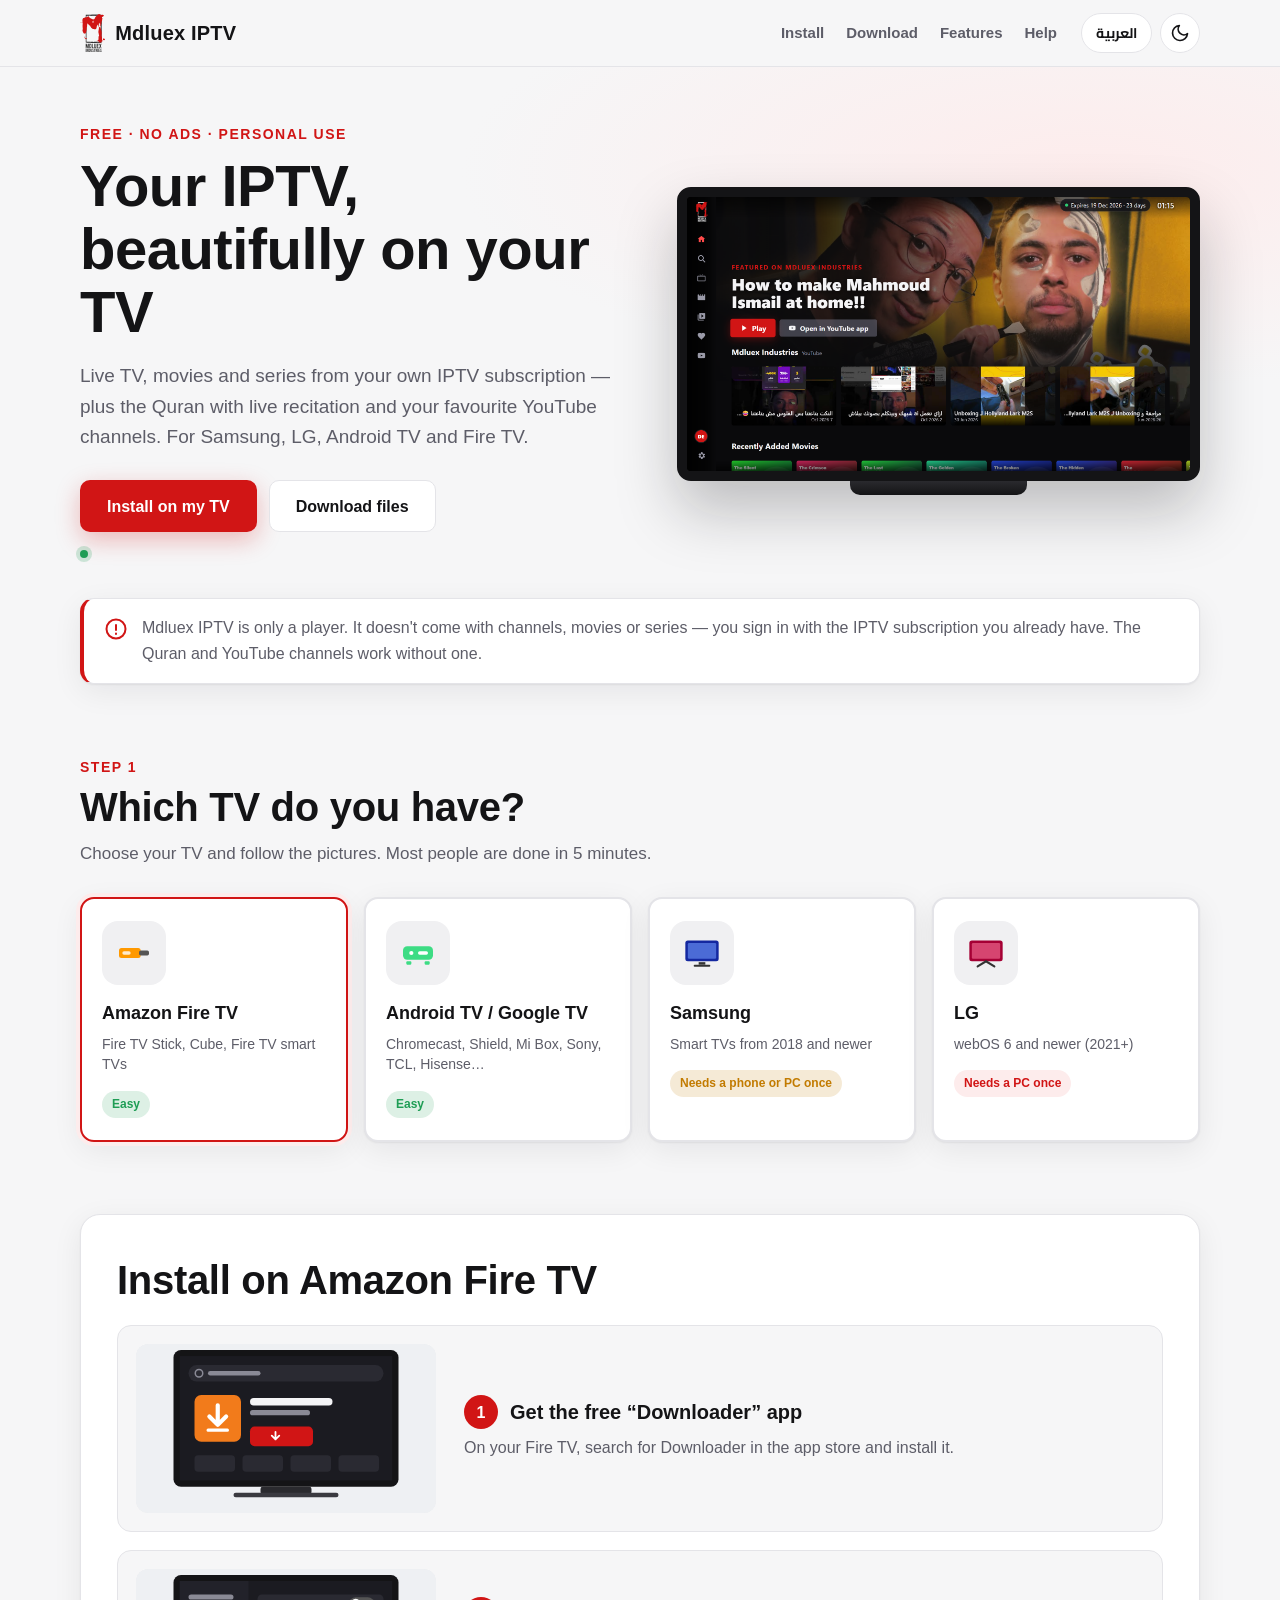
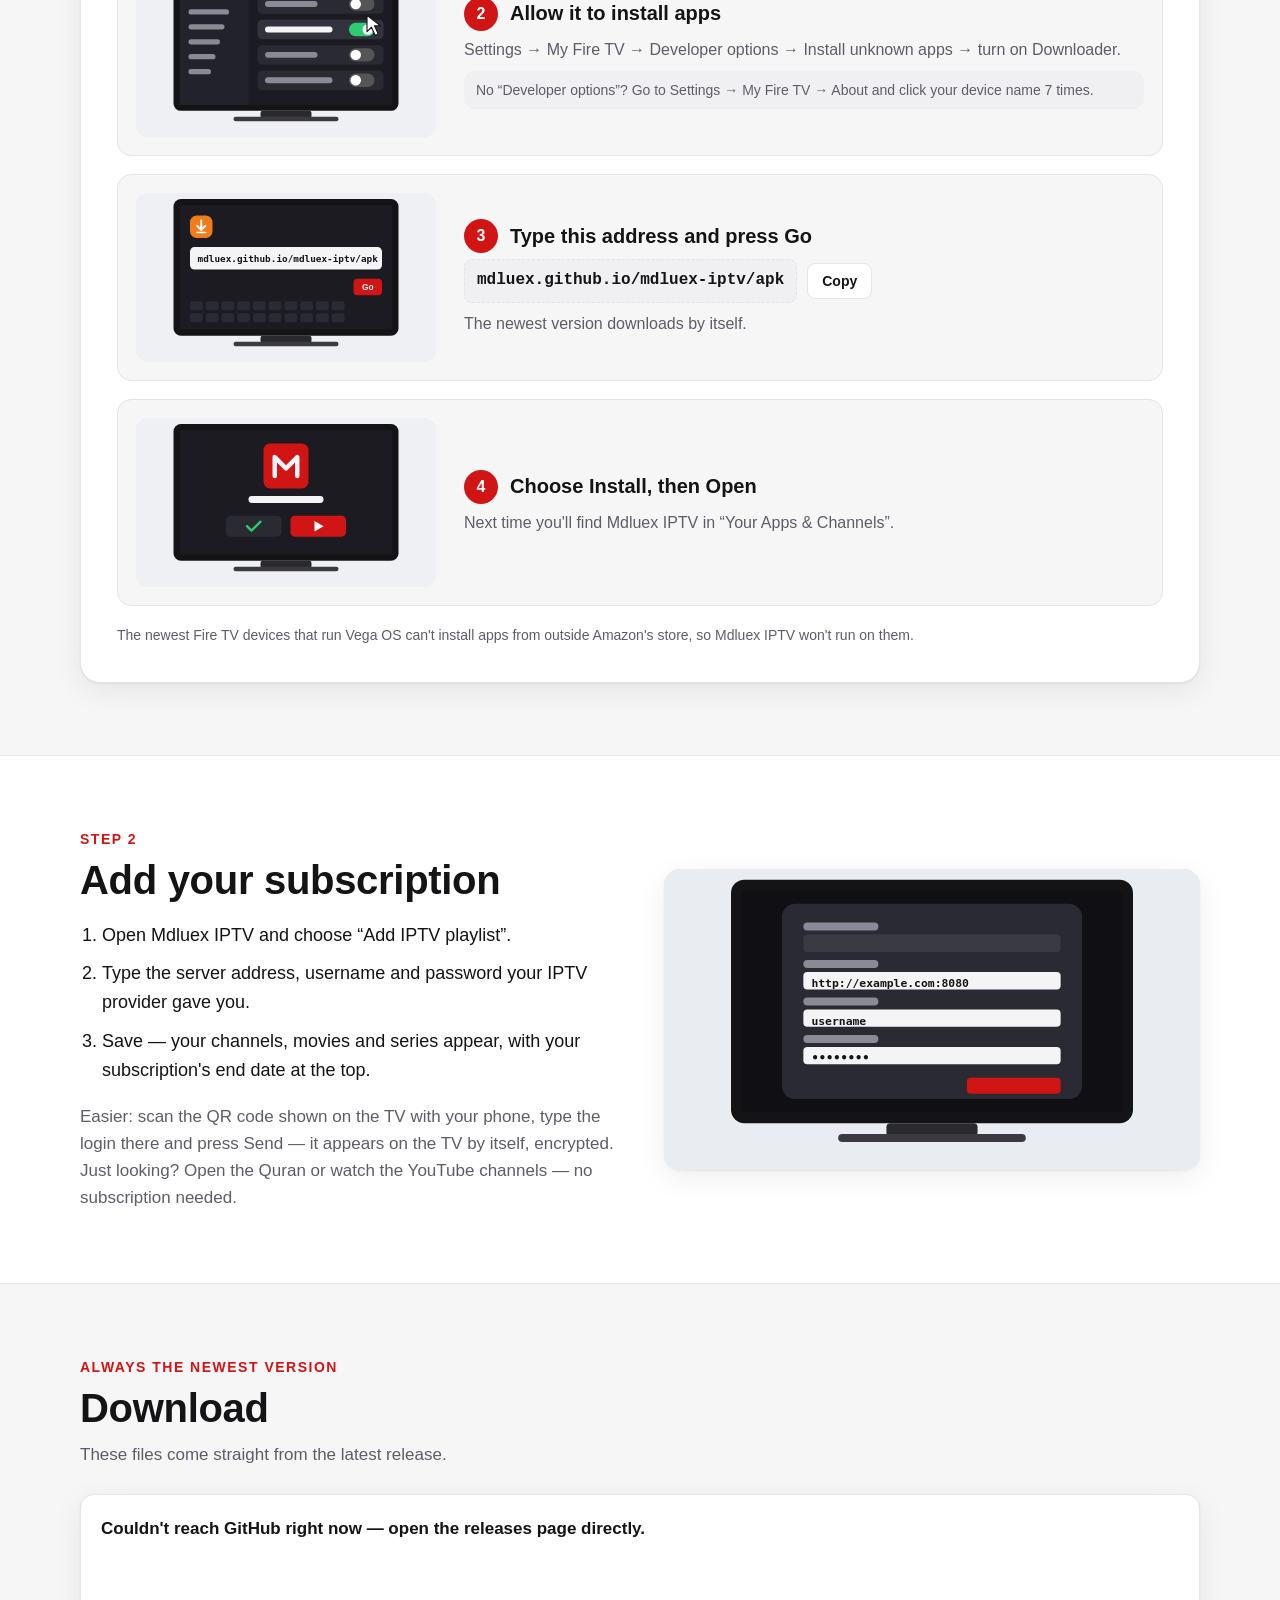
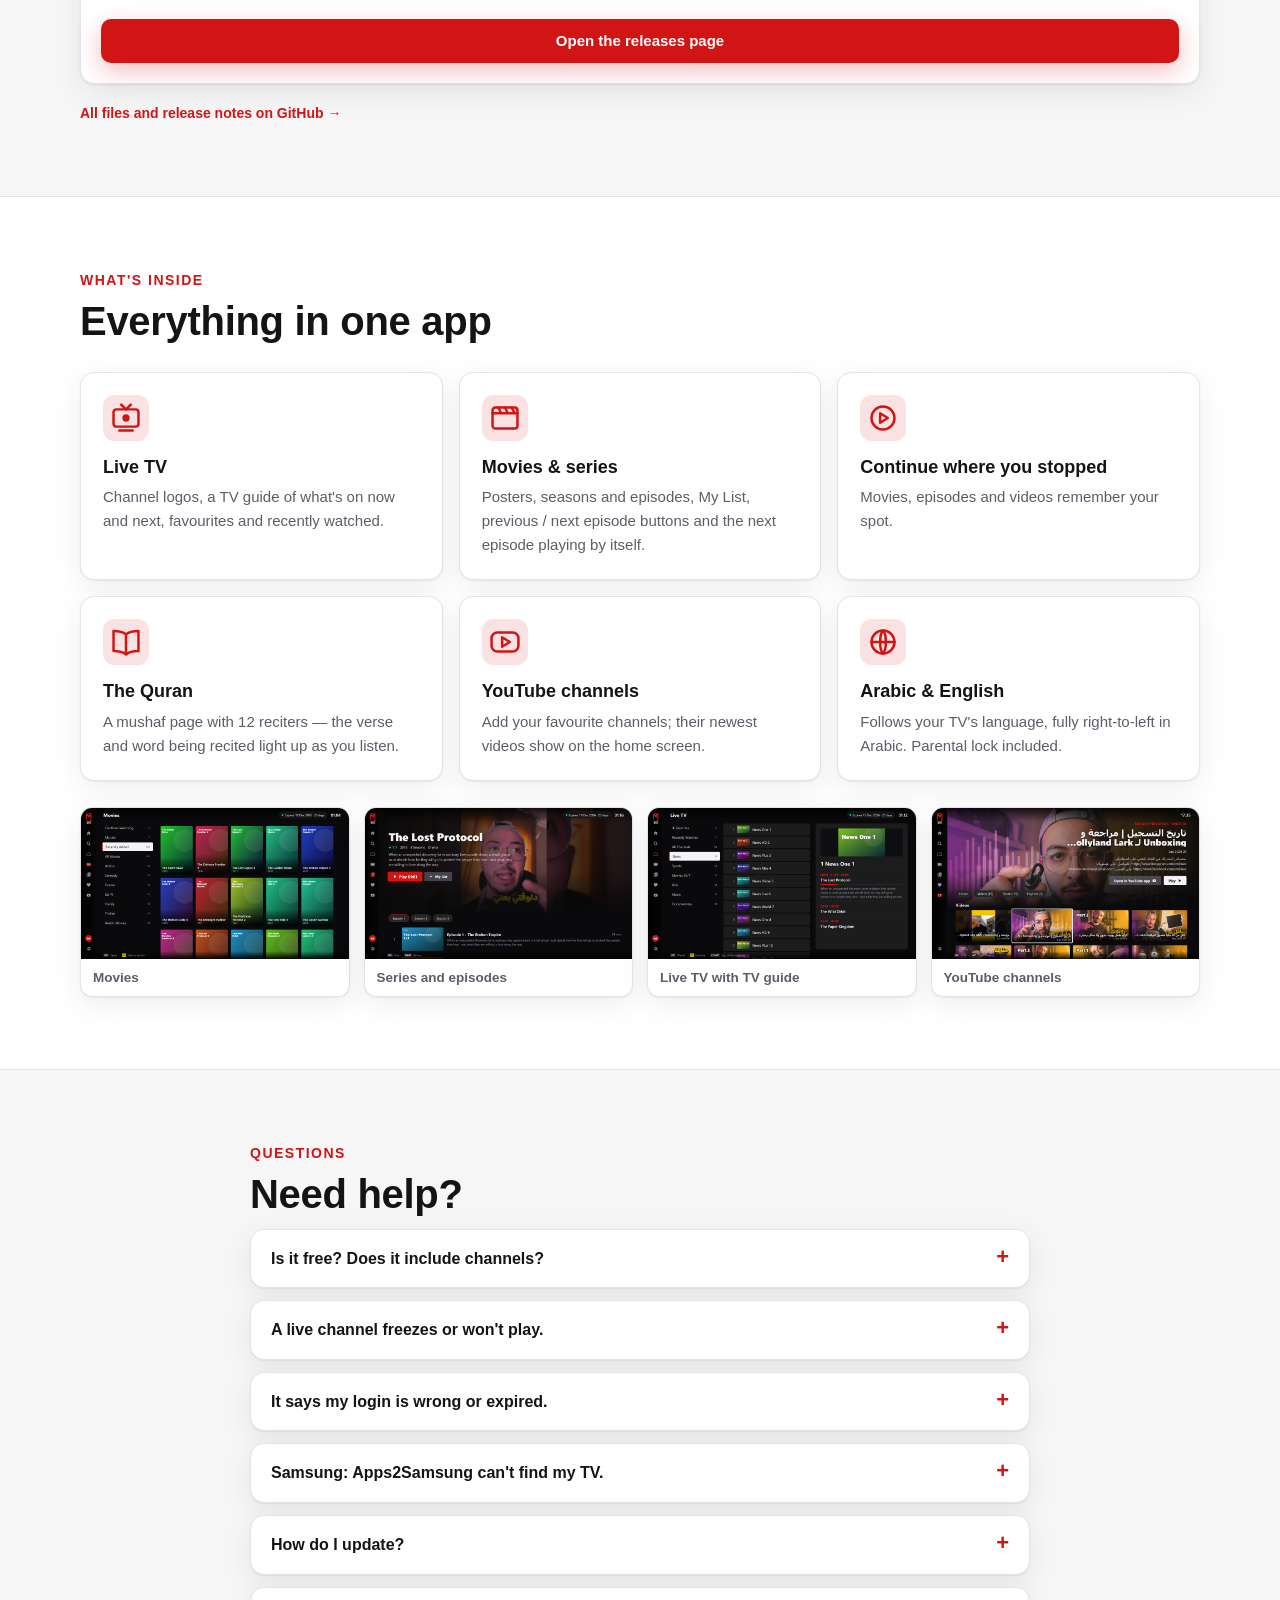
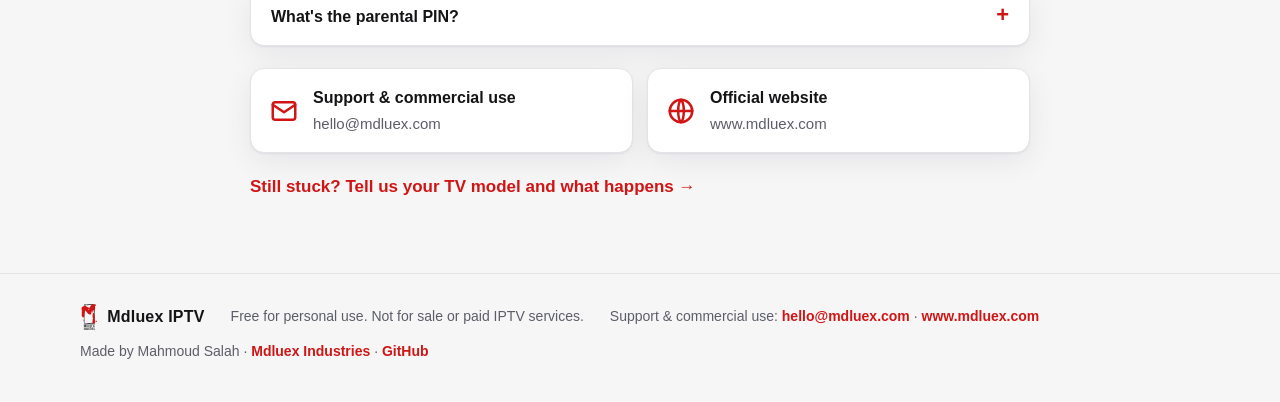
==== commit 9cbd0daf: "Release 1.5.2: no demo playlist in the released app The 'Try demo' button is gone from the welcome s" ====
--- a/landing/index.html
+++ b/landing/index.html
@@ -272,7 +272,7 @@
             <li data-t="setup.3">Save — your channels, movies and series appear, with your subscription's end date at the top.</li>
           </ol>
           <p class="sub" data-t="setup.qr">Easier: scan the QR code shown on the TV with your phone, type the login there and press Send — it appears on the TV by itself, encrypted.</p>
-          <p class="sub" data-t="setup.demo">Just looking? Choose “Try demo”, open the Quran, or watch the YouTube channels — no subscription needed.</p>
+          <p class="sub" data-t="setup.demo">Just looking? Open the Quran or watch the YouTube channels — no subscription needed.</p>
         </div>
         <div class="step-art wide"><img src="img/step-playlist.svg" alt=""></div>
       </div>
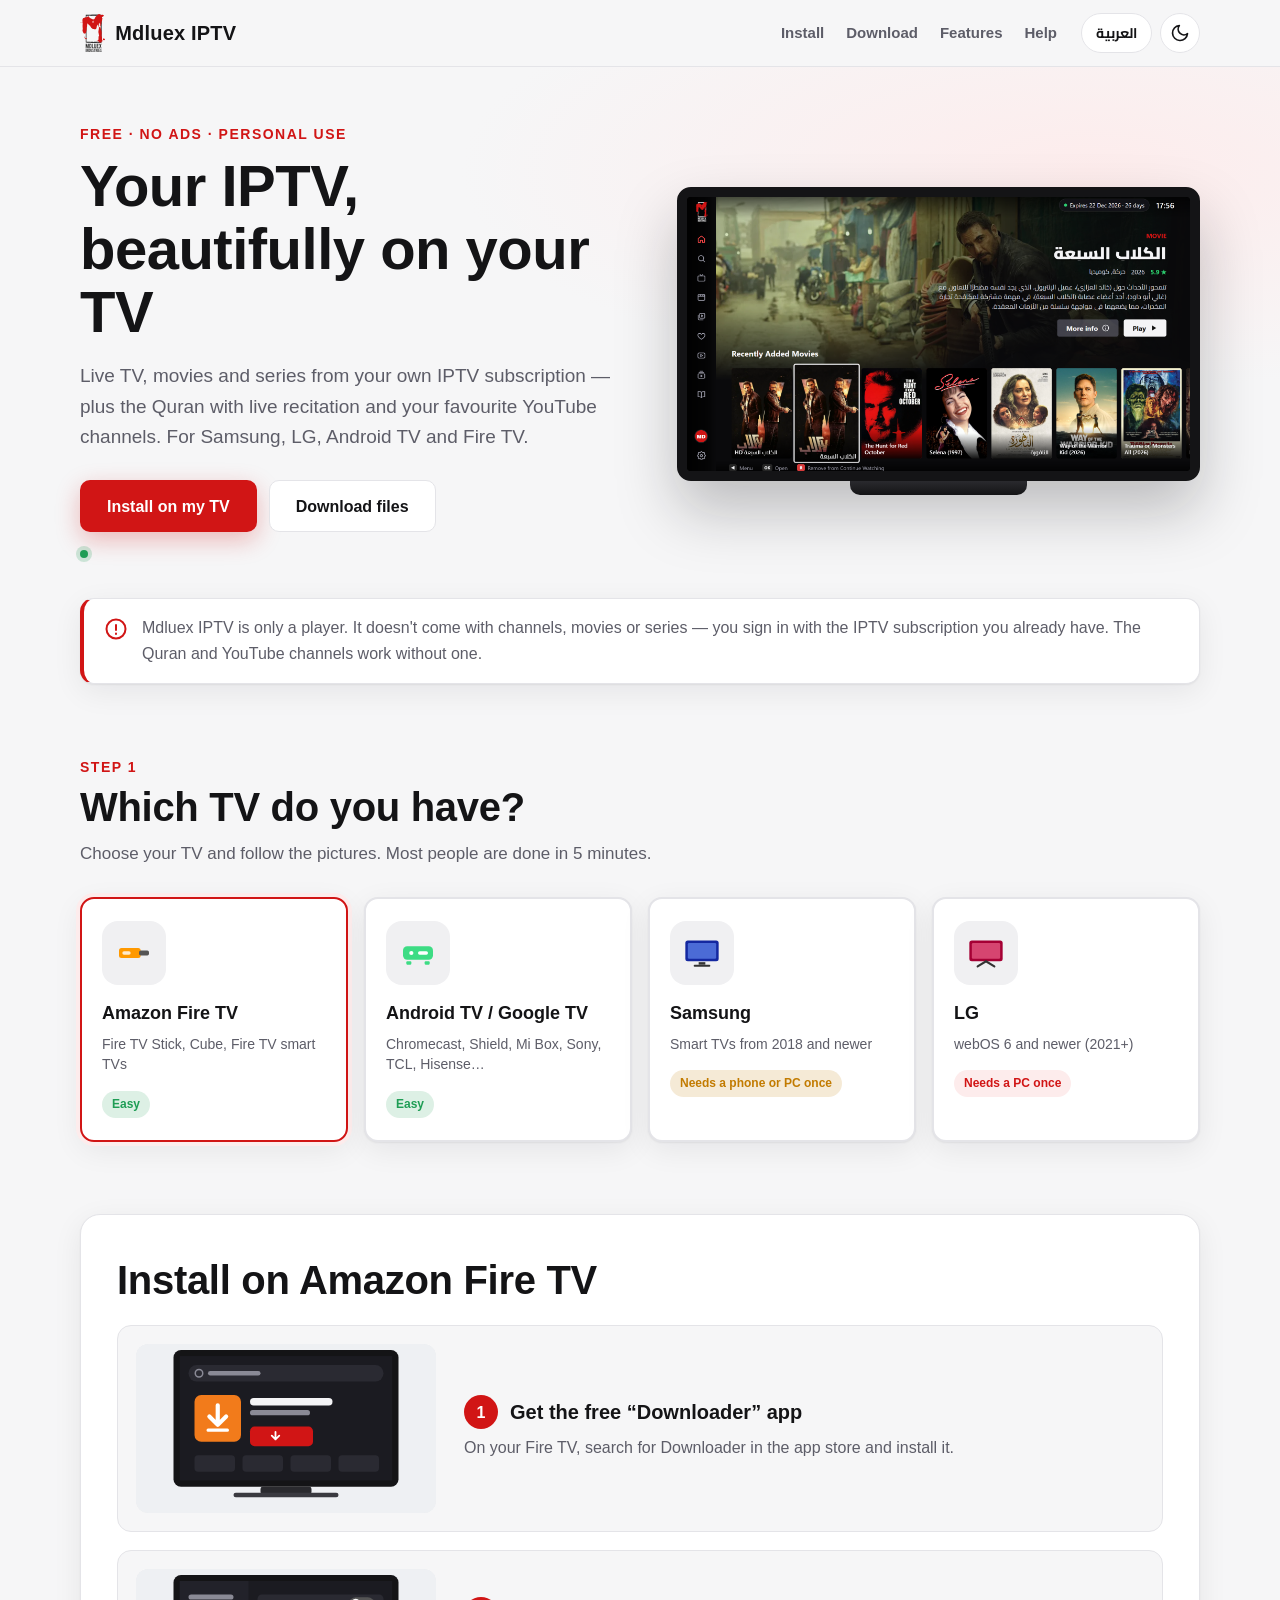
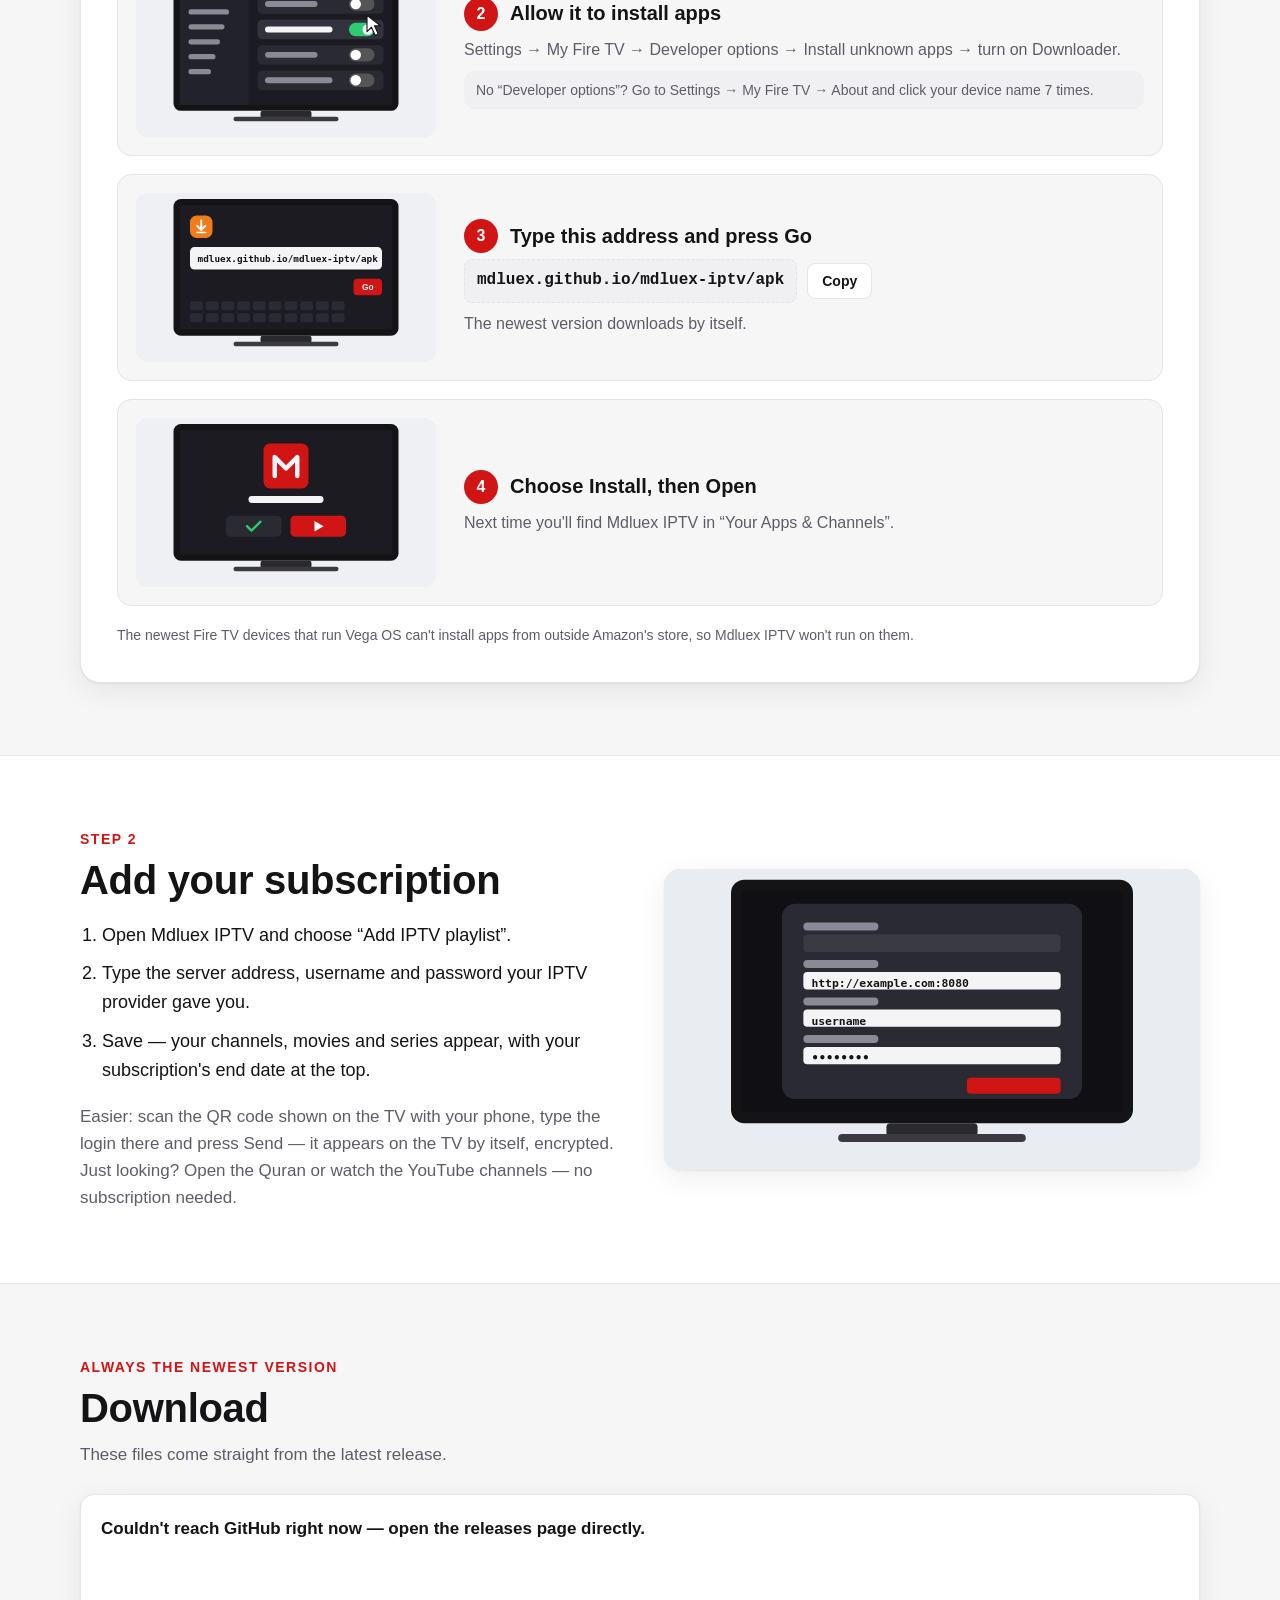
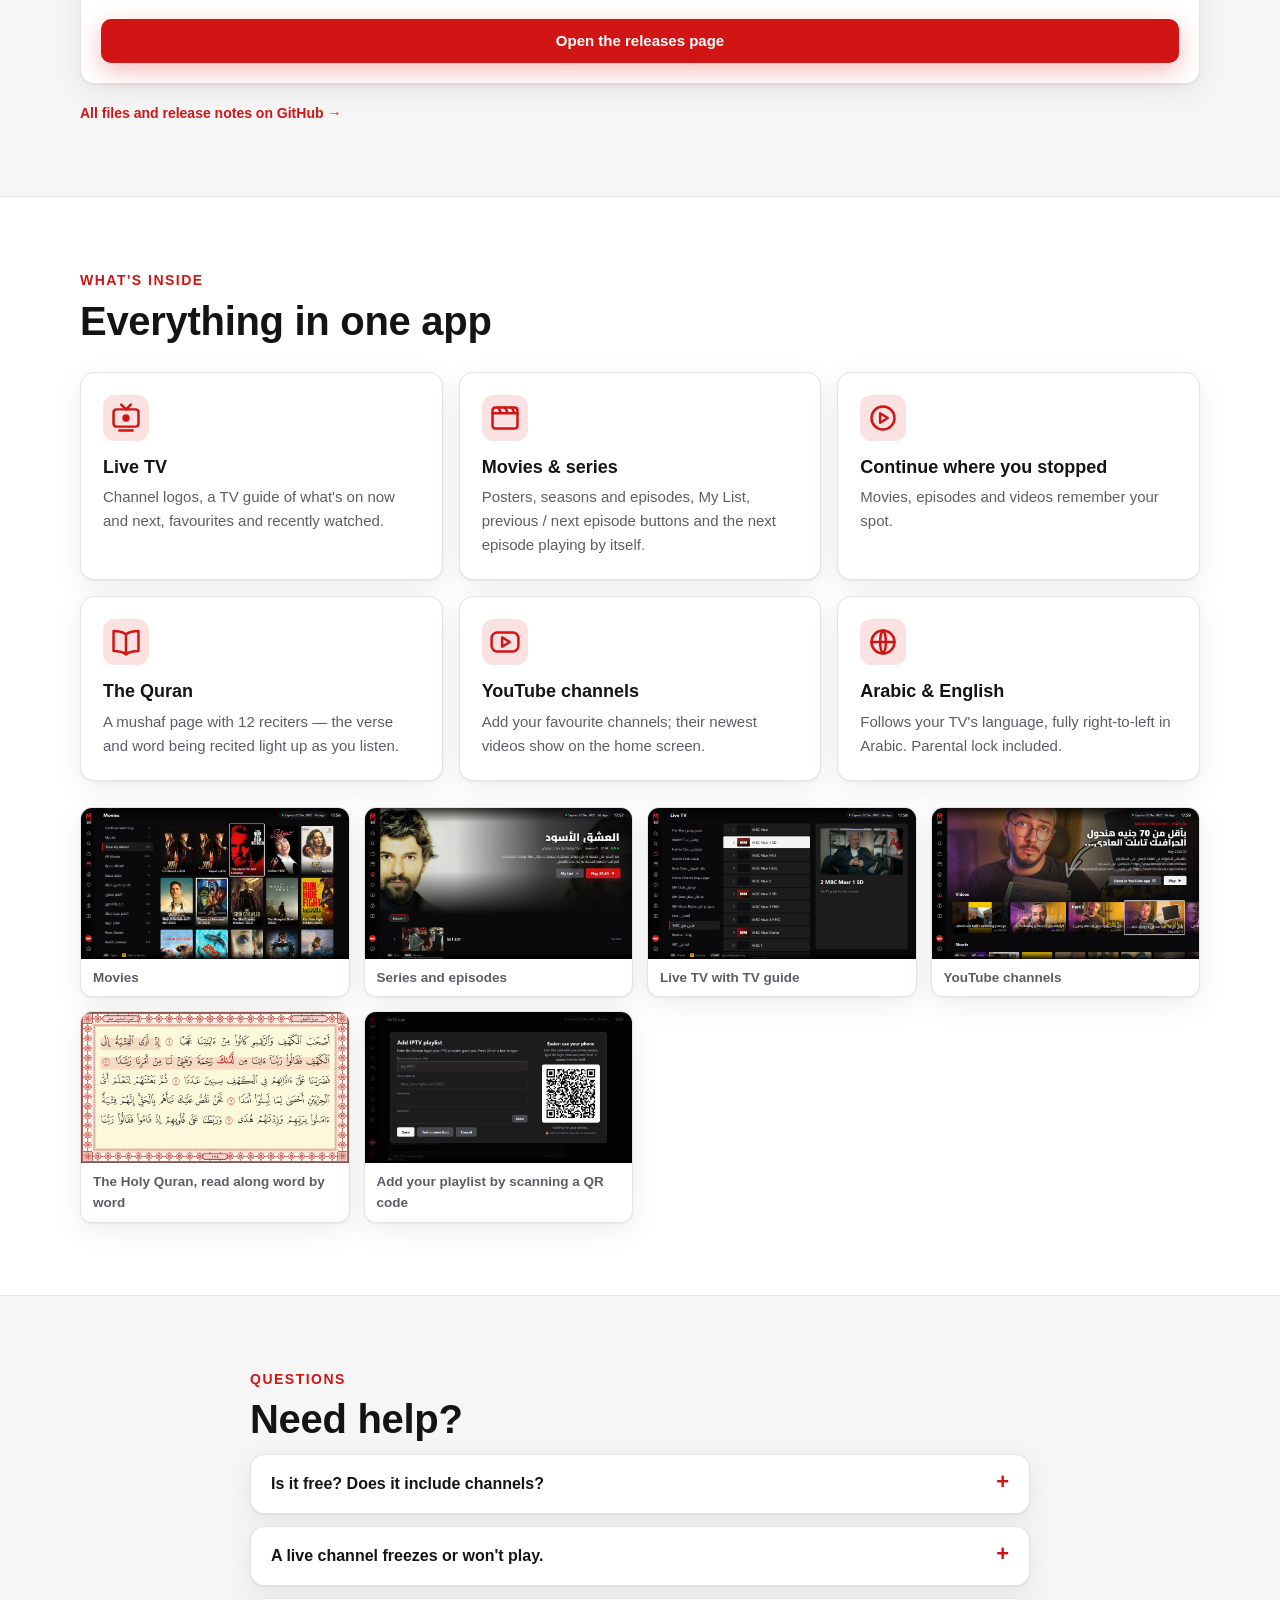
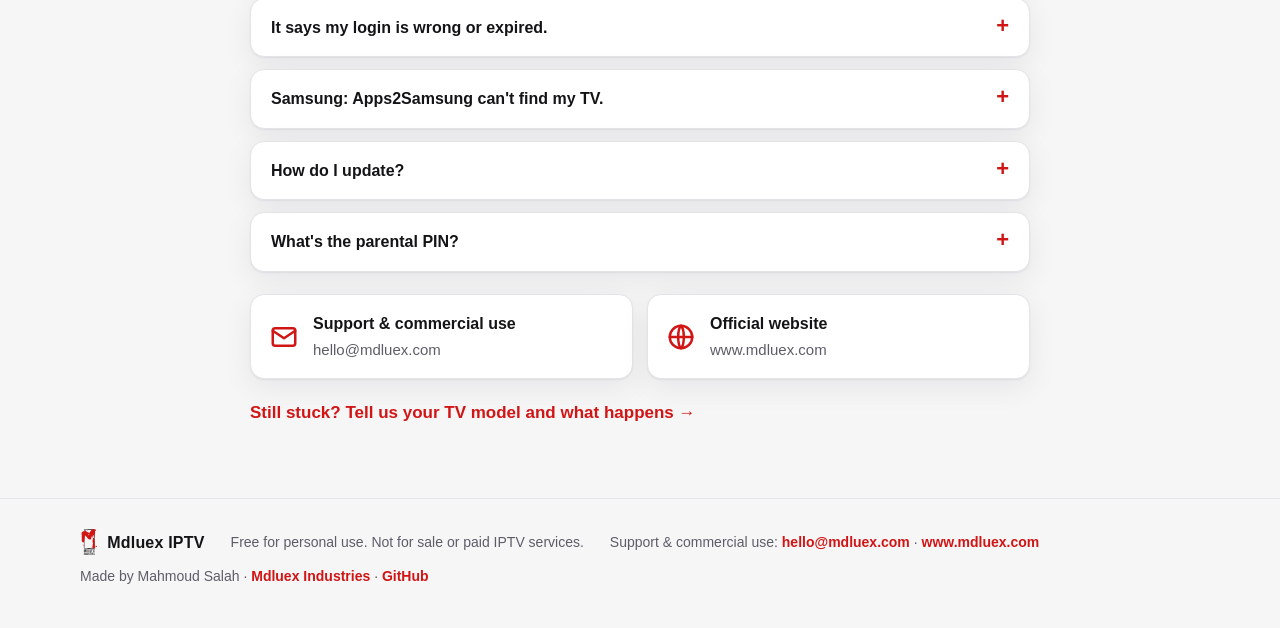
==== commit 887c1687: "Release 1.5.3: Quran pages end on whole lines; new demo video and screenshots - Quran reader: page t" ====
--- a/landing/index.html
+++ b/landing/index.html
@@ -309,6 +309,8 @@
           <figure><img src="screens/series-details.png" alt="" loading="lazy"><figcaption data-t="shot.series">Series and episodes</figcaption></figure>
           <figure><img src="screens/live-tv.png" alt="" loading="lazy"><figcaption data-t="shot.live">Live TV with TV guide</figcaption></figure>
           <figure><img src="screens/youtube-channel.png" alt="" loading="lazy"><figcaption data-t="shot.yt">YouTube channels</figcaption></figure>
+          <figure><img src="screens/quran-reader.png" alt="" loading="lazy"><figcaption data-t="shot.quran">The Holy Quran, read along word by word</figcaption></figure>
+          <figure><img src="screens/add-playlist-qr.png" alt="" loading="lazy"><figcaption data-t="shot.qr">Add your playlist by scanning a QR code</figcaption></figure>
         </div>
       </div>
     </section>
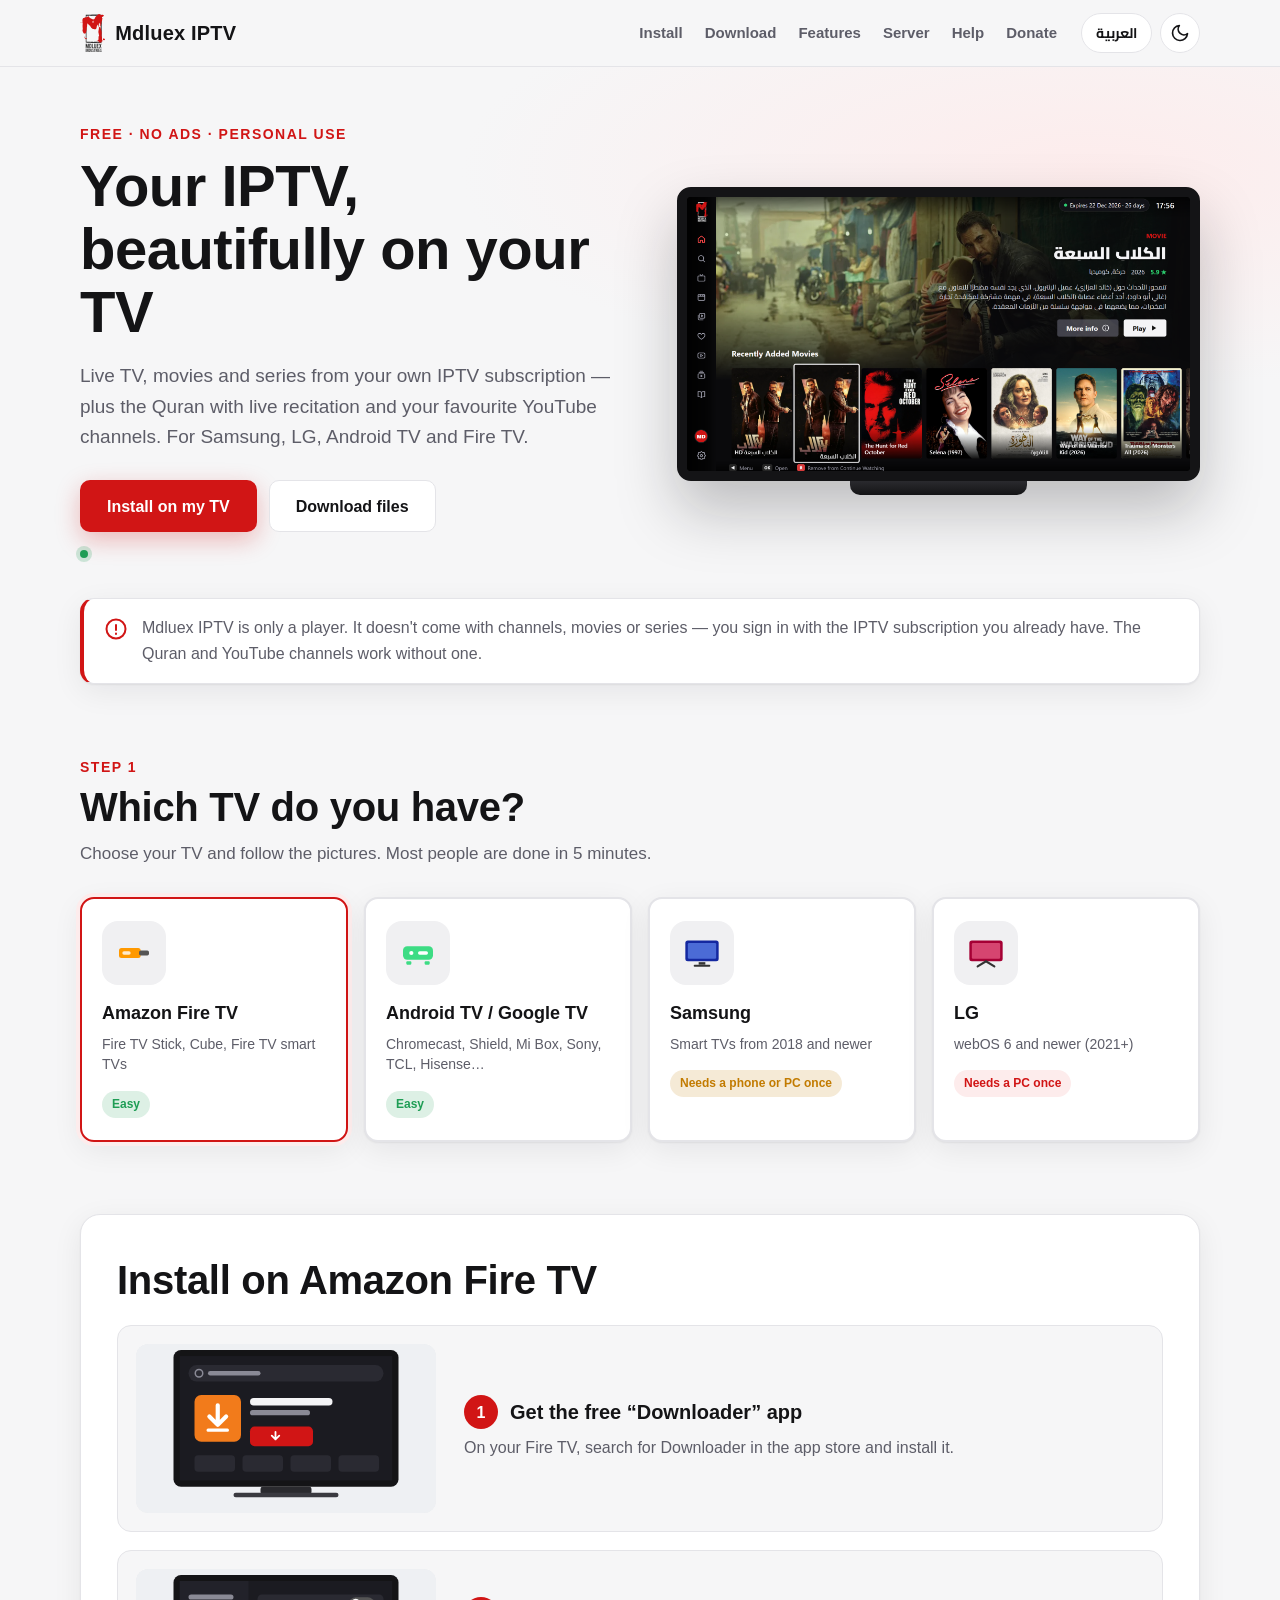
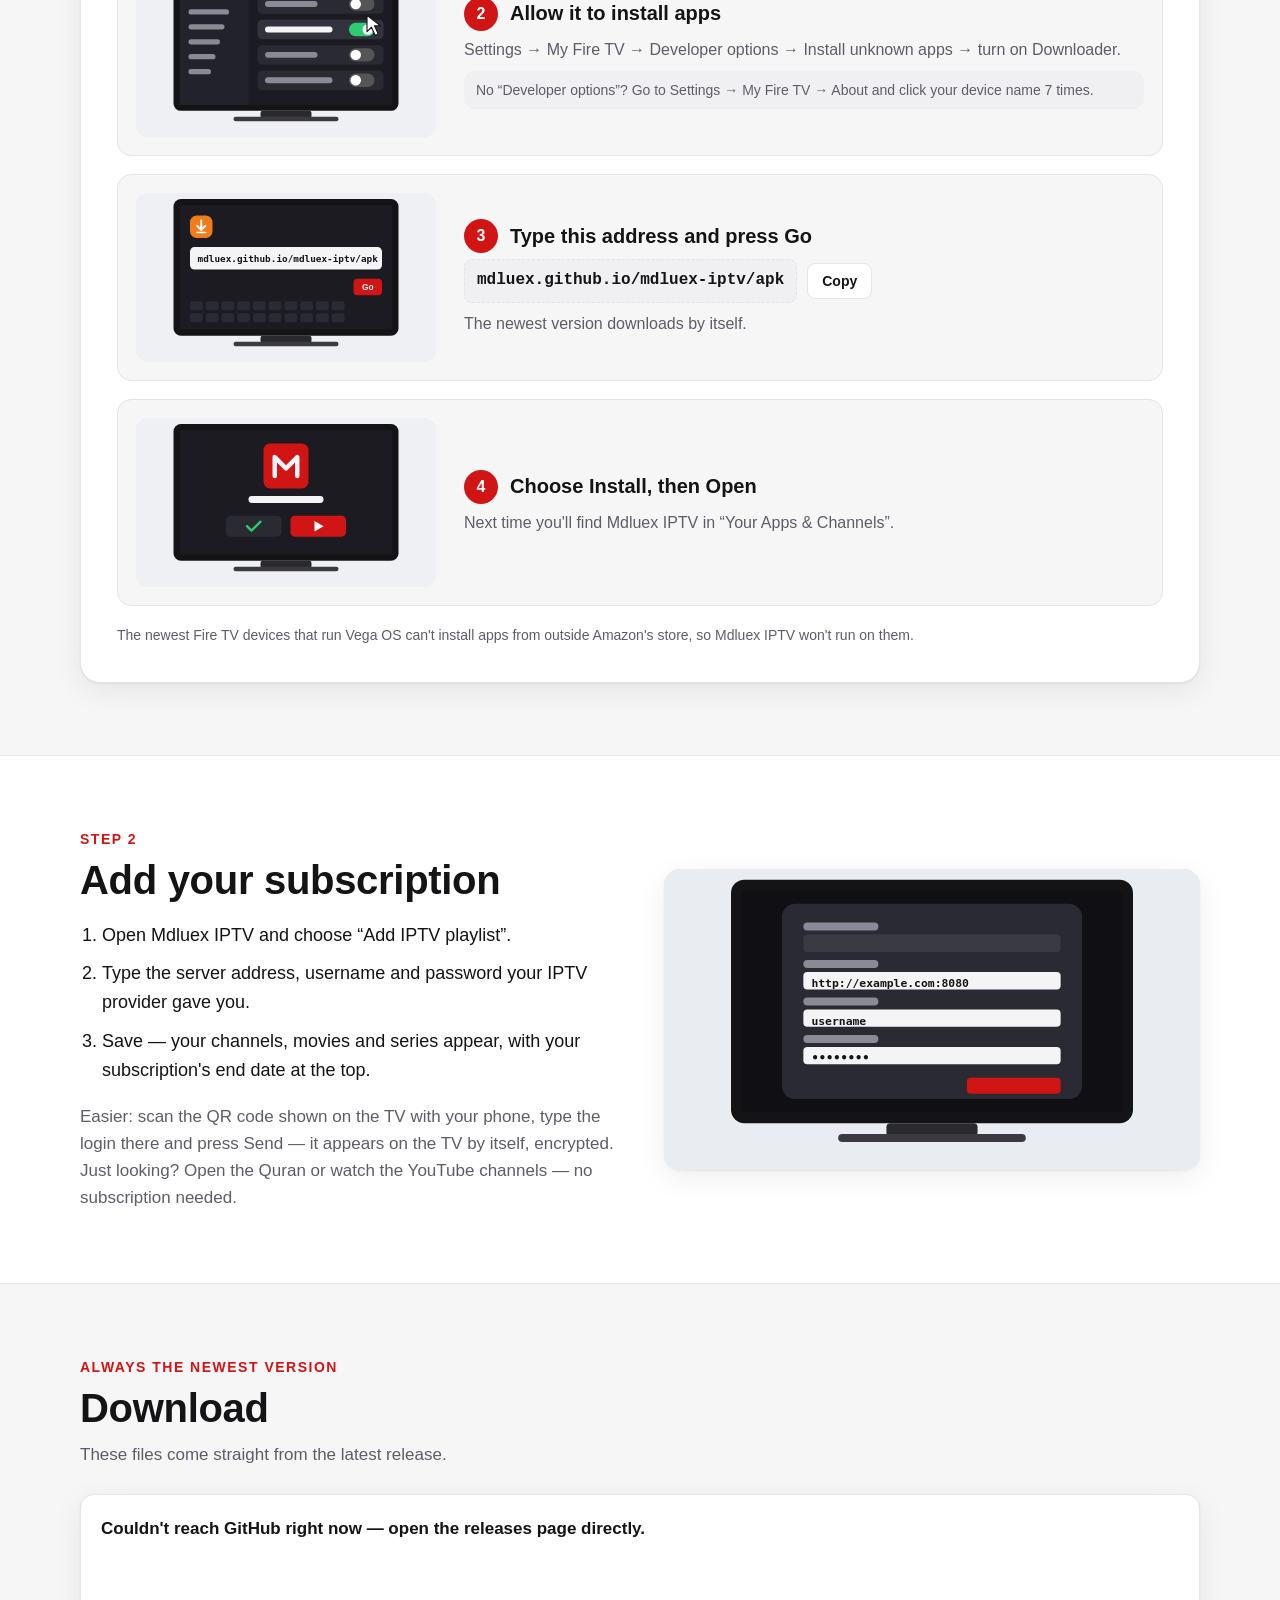
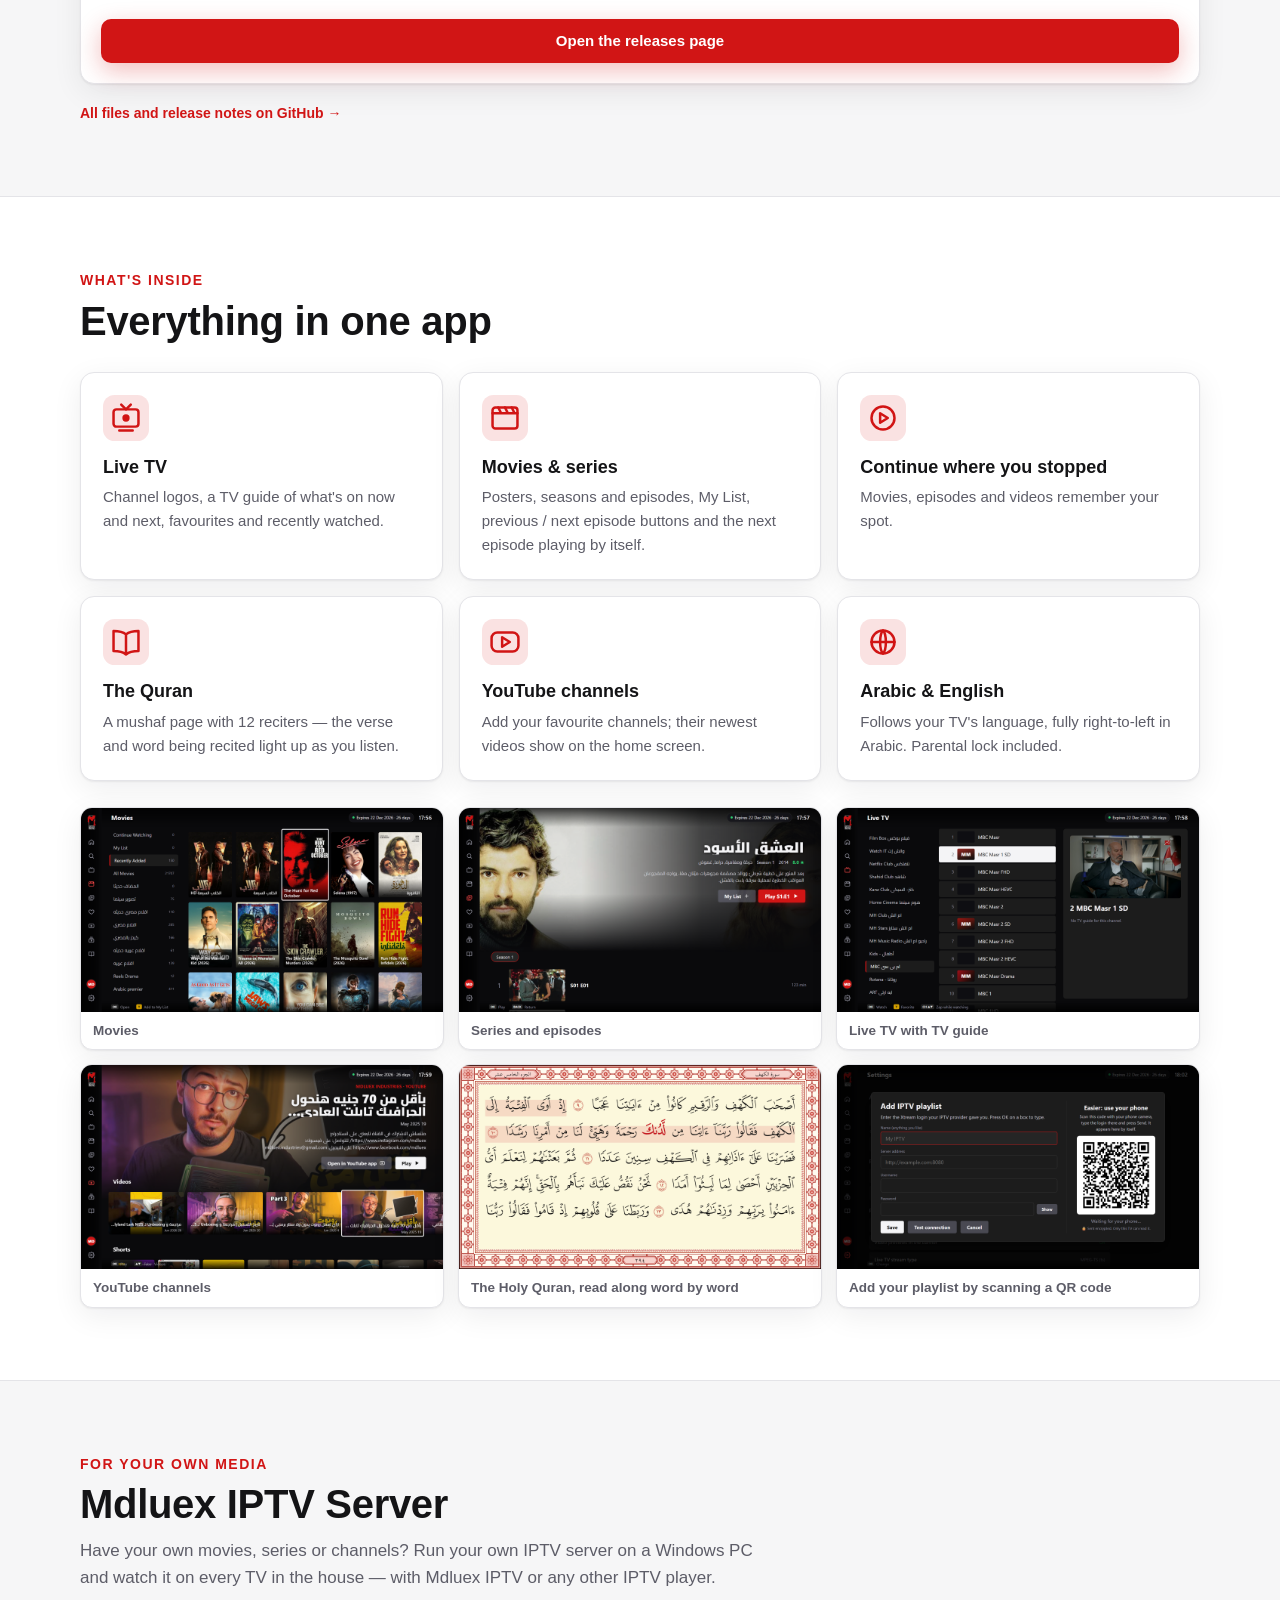
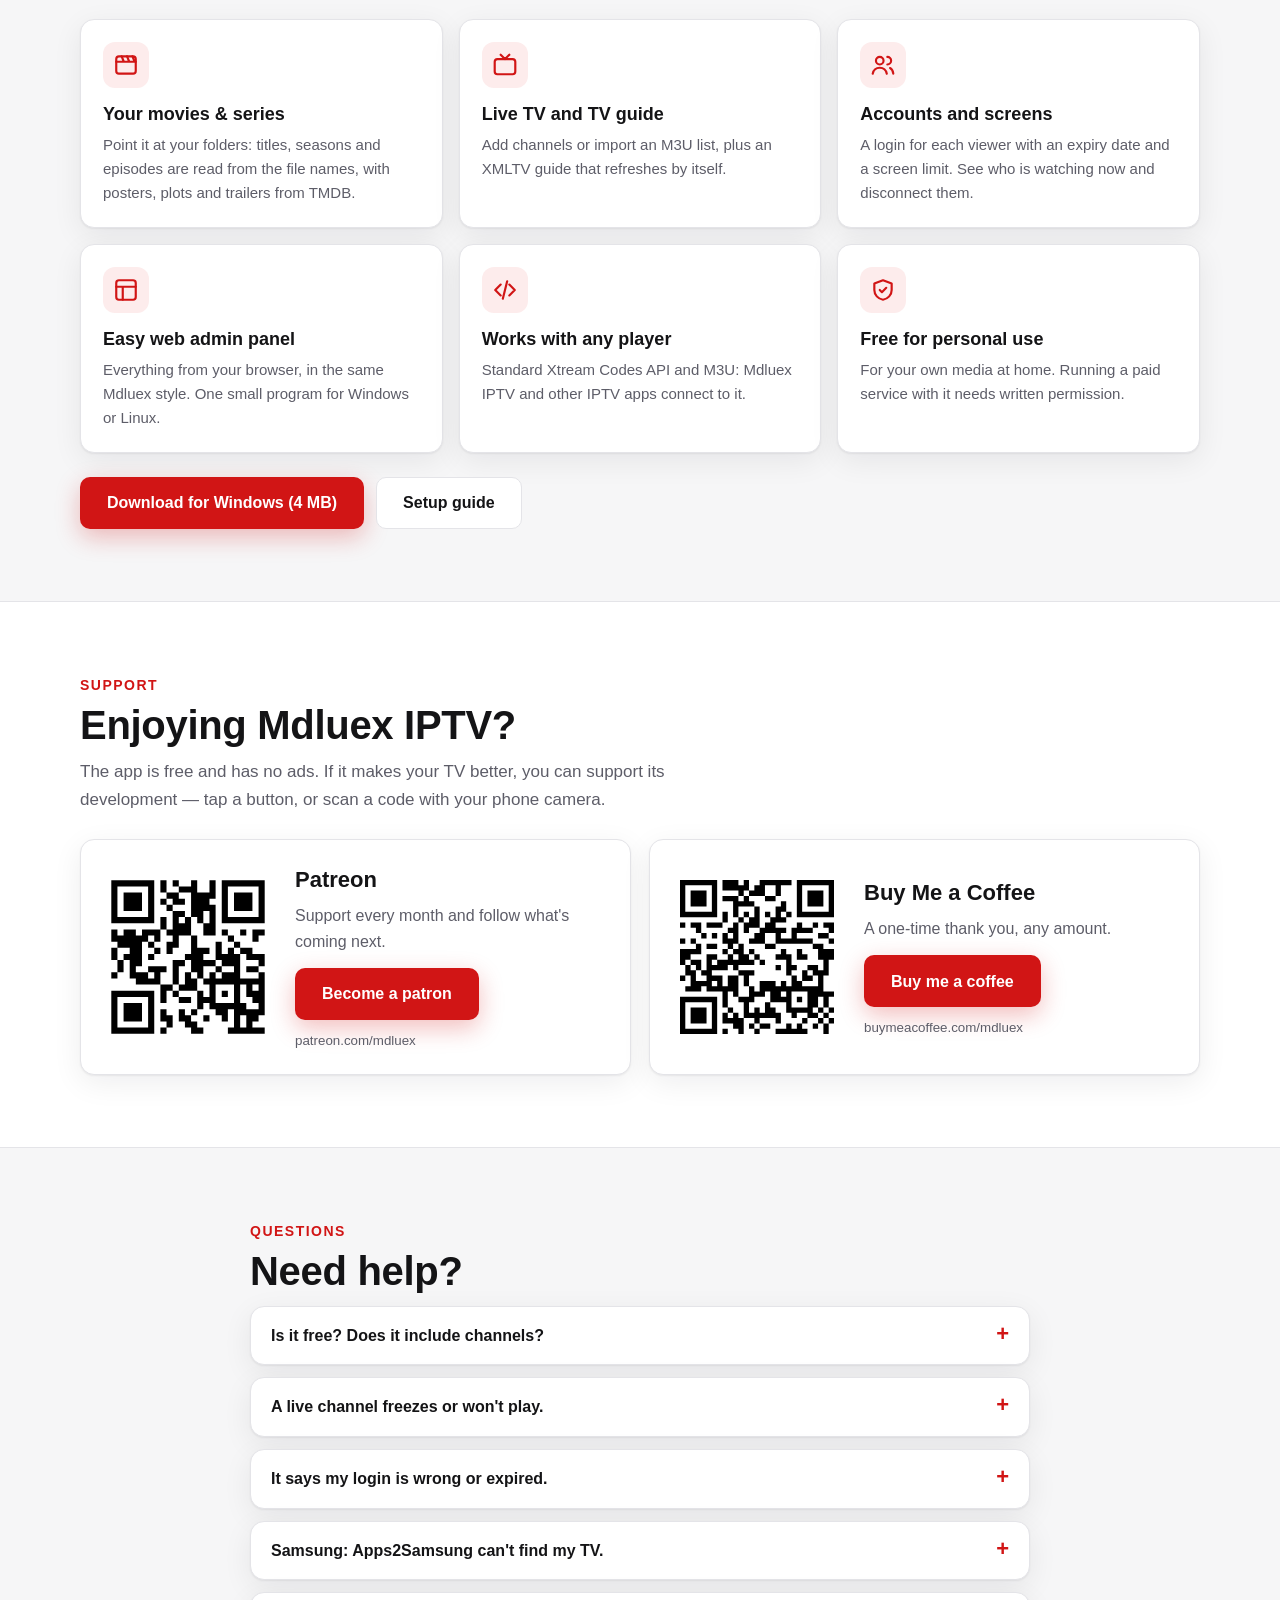
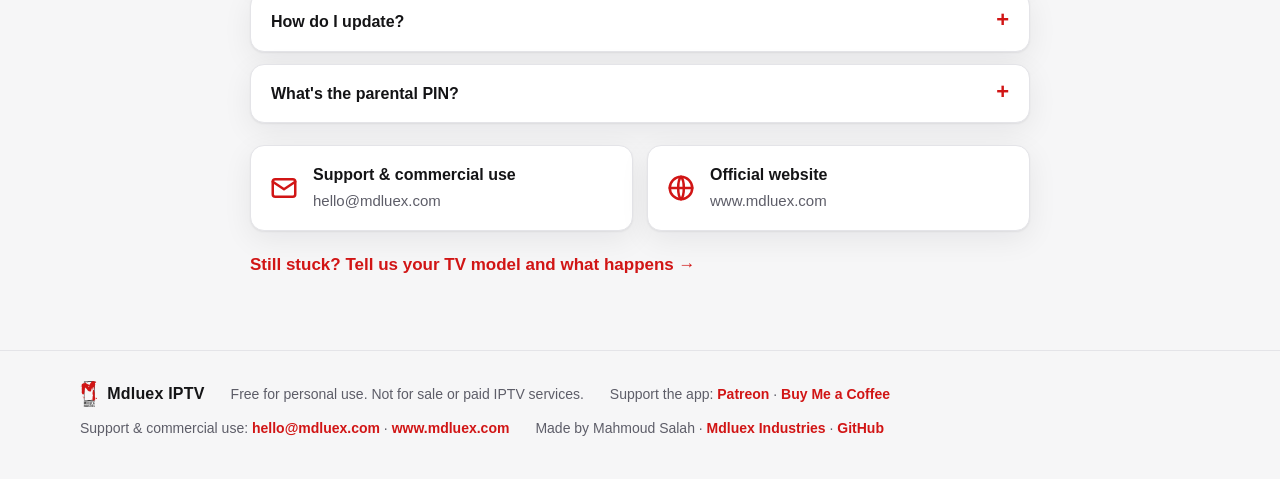
==== commit ca17fb57: "Release 1.5.4: Subscribe button, donations, website Server and Donate sections - YouTube banners get" ====
--- a/landing/index.html
+++ b/landing/index.html
@@ -32,7 +32,9 @@
         <a href="#install" data-t="nav.install">Install</a>
         <a href="#download" data-t="nav.download">Download</a>
         <a href="#features" data-t="nav.features">Features</a>
+        <a href="#server" data-t="nav.server">Server</a>
         <a href="#help" data-t="nav.help">Help</a>
+        <a href="#donate" data-t="nav.donate">Donate</a>
       </nav>
       <div class="tools">
         <button class="tool" id="langBtn" type="button" aria-label="Language"><span data-t="lang.switch">العربية</span></button>
@@ -211,7 +213,7 @@
               <div class="step-text">
                 <h3 data-t="sam.3.t">Install with Apps2Samsung</h3>
                 <p data-t="sam.3.p">Get Apps2Samsung (Windows, Mac, Linux, Android or iPhone), find Mdluex IPTV in its list and choose Install. The first time, sign in with a free Samsung account.</p>
-                <p><a class="link" href="https://github.com/Apps2Samsung/Apps2Samsung" target="_blank" rel="noopener" data-t="sam.3.link">Get Apps2Samsung →</a></p>
+                <p><a class="link" href="https://github.com/Apps2Samsung/Apps2Samsung/releases/latest" target="_blank" rel="noopener" data-t="sam.3.link">Get Apps2Samsung →</a></p>
               </div>
             </li>
           </ol>
@@ -311,6 +313,56 @@
           <figure><img src="screens/youtube-channel.png" alt="" loading="lazy"><figcaption data-t="shot.yt">YouTube channels</figcaption></figure>
           <figure><img src="screens/quran-reader.png" alt="" loading="lazy"><figcaption data-t="shot.quran">The Holy Quran, read along word by word</figcaption></figure>
           <figure><img src="screens/add-playlist-qr.png" alt="" loading="lazy"><figcaption data-t="shot.qr">Add your playlist by scanning a QR code</figcaption></figure>
+        </div>
+      </div>
+    </section>
+
+    <!-- ===================== IPTV server ===================== -->
+    <section class="section" id="server">
+      <div class="wrap">
+        <p class="eyebrow" data-t="srv.eyebrow">For your own media</p>
+        <h2 data-t="srv.title">Mdluex IPTV Server</h2>
+        <p class="sub" data-t="srv.sub">Have your own movies, series or channels? Run your own IPTV server on a Windows PC and watch it on every TV in the house — with Mdluex IPTV or any other IPTV player.</p>
+        <div class="features">
+          <div class="feat"><span class="feat-ic"><svg viewBox="0 0 24 24" fill="none" stroke="currentColor" stroke-width="2" stroke-linecap="round" stroke-linejoin="round"><rect x="3" y="4" width="18" height="16" rx="2.5"/><path d="M3 9h18M8 4l2 5M13 4l2 5M18 4l2 5"/></svg></span><h3 data-t="srv.media.t">Your movies &amp; series</h3><p data-t="srv.media.p">Point it at your folders: titles, seasons and episodes are read from the file names, with posters, plots and trailers from TMDB.</p></div>
+          <div class="feat"><span class="feat-ic"><svg viewBox="0 0 24 24" fill="none" stroke="currentColor" stroke-width="2" stroke-linecap="round" stroke-linejoin="round"><rect x="2.5" y="6.5" width="19" height="14" rx="2.5"/><path d="m8 2.5 4 4 4-4"/></svg></span><h3 data-t="srv.live.t">Live TV and TV guide</h3><p data-t="srv.live.p">Add channels or import an M3U list, plus an XMLTV guide that refreshes by itself.</p></div>
+          <div class="feat"><span class="feat-ic"><svg viewBox="0 0 24 24" fill="none" stroke="currentColor" stroke-width="2" stroke-linecap="round" stroke-linejoin="round"><circle cx="9" cy="8" r="3.5"/><path d="M2.5 20c.8-3.6 3.4-5.5 6.5-5.5s5.7 1.9 6.5 5.5"/><path d="M16 4.5a3.5 3.5 0 0 1 0 7M18.5 14.8c1.7.8 2.7 2.6 3 5.2"/></svg></span><h3 data-t="srv.users.t">Accounts and screens</h3><p data-t="srv.users.p">A login for each viewer with an expiry date and a screen limit. See who is watching now and disconnect them.</p></div>
+          <div class="feat"><span class="feat-ic"><svg viewBox="0 0 24 24" fill="none" stroke="currentColor" stroke-width="2" stroke-linecap="round" stroke-linejoin="round"><rect x="3" y="3" width="18" height="18" rx="2.5"/><path d="M3 9h18M9 21V9"/></svg></span><h3 data-t="srv.admin.t">Easy web admin panel</h3><p data-t="srv.admin.p">Everything from your browser, in the same Mdluex style. One small program for Windows or Linux.</p></div>
+          <div class="feat"><span class="feat-ic"><svg viewBox="0 0 24 24" fill="none" stroke="currentColor" stroke-width="2" stroke-linecap="round" stroke-linejoin="round"><path d="M8 7 3 12l5 5M16 7l5 5-5 5M14 4l-4 16"/></svg></span><h3 data-t="srv.compat.t">Works with any player</h3><p data-t="srv.compat.p">Standard Xtream Codes API and M3U: Mdluex IPTV and other IPTV apps connect to it.</p></div>
+          <div class="feat"><span class="feat-ic"><svg viewBox="0 0 24 24" fill="none" stroke="currentColor" stroke-width="2" stroke-linecap="round" stroke-linejoin="round"><path d="M12 3 4 6v6c0 4.5 3.4 8.2 8 9 4.6-.8 8-4.5 8-9V6z"/><path d="m9 12 2 2 4-4"/></svg></span><h3 data-t="srv.free.t">Free for personal use</h3><p data-t="srv.free.p">For your own media at home. Running a paid service with it needs written permission.</p></div>
+        </div>
+        <div class="srv-actions">
+          <a class="btn primary" href="https://github.com/mdluex/mdluex-iptv/releases/download/v1.1.0/MdluexIPTV-Server-v1.1.0-windows.zip" data-t="srv.dl">Download for Windows (4 MB)</a>
+          <a class="btn ghost" href="https://github.com/mdluex/mdluex-iptv/blob/main/server/README.md" target="_blank" rel="noopener" data-t="srv.guide">Setup guide</a>
+        </div>
+      </div>
+    </section>
+
+    <!-- ===================== donate ===================== -->
+    <section class="section alt-bg" id="donate">
+      <div class="wrap">
+        <p class="eyebrow" data-t="don.eyebrow">Support</p>
+        <h2 data-t="don.title">Enjoying Mdluex IPTV?</h2>
+        <p class="sub" data-t="don.sub">The app is free and has no ads. If it makes your TV better, you can support its development — tap a button, or scan a code with your phone camera.</p>
+        <div class="donate">
+          <div class="donate-card">
+            <img class="donate-qr" src="img/qr-patreon.svg" alt="QR code for patreon.com/mdluex" width="200" height="200">
+            <div class="donate-tx">
+              <h3>Patreon</h3>
+              <p data-t="don.patreon">Support every month and follow what's coming next.</p>
+              <a class="btn primary" href="https://patreon.com/mdluex" target="_blank" rel="noopener" data-t="don.patreon.btn">Become a patron</a>
+              <small dir="ltr">patreon.com/mdluex</small>
+            </div>
+          </div>
+          <div class="donate-card">
+            <img class="donate-qr" src="img/qr-buymeacoffee.svg" alt="QR code for buymeacoffee.com/mdluex" width="200" height="200">
+            <div class="donate-tx">
+              <h3>Buy Me a Coffee</h3>
+              <p data-t="don.bmc">A one-time thank you, any amount.</p>
+              <a class="btn primary" href="https://buymeacoffee.com/mdluex" target="_blank" rel="noopener" data-t="don.bmc.btn">Buy me a coffee</a>
+              <small dir="ltr">buymeacoffee.com/mdluex</small>
+            </div>
+          </div>
         </div>
       </div>
     </section>
@@ -343,6 +395,7 @@
         <span>Mdluex IPTV</span>
       </div>
       <p data-t="foot.license">Free for personal use. Not for sale or paid IPTV services.</p>
+      <p><span data-t="foot.donate">Support the app:</span> <a class="link" href="https://patreon.com/mdluex" target="_blank" rel="noopener">Patreon</a> · <a class="link" href="https://buymeacoffee.com/mdluex" target="_blank" rel="noopener">Buy Me a Coffee</a></p>
       <p><span data-t="foot.business">Support &amp; commercial use:</span> <a class="link" href="mailto:hello@mdluex.com" dir="ltr">hello@mdluex.com</a> · <a class="link" href="https://www.mdluex.com" target="_blank" rel="noopener" dir="ltr">www.mdluex.com</a></p>
       <p><span data-t="foot.by">Made by</span> Mahmoud Salah · <a class="link" href="https://www.youtube.com/@Mdlu3x" target="_blank" rel="noopener">Mdluex Industries</a> · <a class="link" href="https://github.com/mdluex/mdluex-iptv" target="_blank" rel="noopener">GitHub</a></p>
     </div>
--- a/landing/style.css
+++ b/landing/style.css
@@ -146,9 +146,12 @@
 .features { display: grid; grid-template-columns: repeat(3, 1fr); gap: 16px; margin-top: 28px; }
 .feat { background: var(--panel); border: 1px solid var(--line); border-radius: var(--radius); padding: 22px; box-shadow: var(--shadow); }
 .feat img { width: 46px; height: 46px; margin-bottom: 12px; }
+.feat-ic { display: grid; place-items: center; width: 46px; height: 46px; margin-bottom: 12px; border-radius: 12px; background: var(--soft); color: var(--accent); }
+.feat-ic svg { width: 26px; height: 26px; }
+.srv-actions { display: flex; gap: 12px; flex-wrap: wrap; margin-top: 24px; }
 .feat h3 { font-size: 18px; font-weight: 800; margin-bottom: 4px; }
 .feat p { color: var(--muted); font-size: 15px; }
-.shots { display: grid; grid-template-columns: repeat(4, 1fr); gap: 14px; margin-top: 26px; }
+.shots { display: grid; grid-template-columns: repeat(3, 1fr); gap: 14px; margin-top: 26px; }
 .shots figure { background: var(--panel); border: 1px solid var(--line); border-radius: 12px; overflow: hidden; box-shadow: var(--shadow); }
 .shots img { aspect-ratio: 16 / 9; object-fit: cover; width: 100%; }
 .shots figcaption { font-size: 13.5px; font-weight: 700; padding: 8px 12px; color: var(--muted); }
@@ -161,6 +164,14 @@
 .faq[open] summary::after { content: '–'; }
 .faq p { padding: 0 20px 18px; color: var(--muted); }
 #help .sub { margin-top: 20px; }
+/* donate */
+.donate { display: grid; grid-template-columns: 1fr 1fr; gap: 18px; margin-top: 26px; }
+.donate-card { display: flex; gap: 22px; align-items: center; background: var(--panel); border: 1px solid var(--line); border-radius: var(--radius); padding: 22px; box-shadow: var(--shadow); }
+.donate-qr { width: 170px; height: 170px; flex: none; background: #fff; border-radius: 12px; padding: 6px; }
+.donate-tx h3 { margin: 0 0 6px; font-size: 22px; }
+.donate-tx p { margin: 0 0 14px; color: var(--muted); }
+.donate-tx small { display: block; margin-top: 10px; color: var(--muted); }
+@media (max-width: 760px) { .donate { grid-template-columns: 1fr; } .donate-card { flex-direction: column; text-align: center; } .donate-tx .btn { justify-content: center; } }
 .contact { display: grid; grid-template-columns: 1fr 1fr; gap: 14px; margin-top: 22px; }
 .contact-card { display: flex; gap: 14px; align-items: center; background: var(--panel); border: 1px solid var(--line); border-radius: var(--radius); padding: 16px 18px; box-shadow: var(--shadow); }
 .contact-card:hover { border-color: var(--accent); }
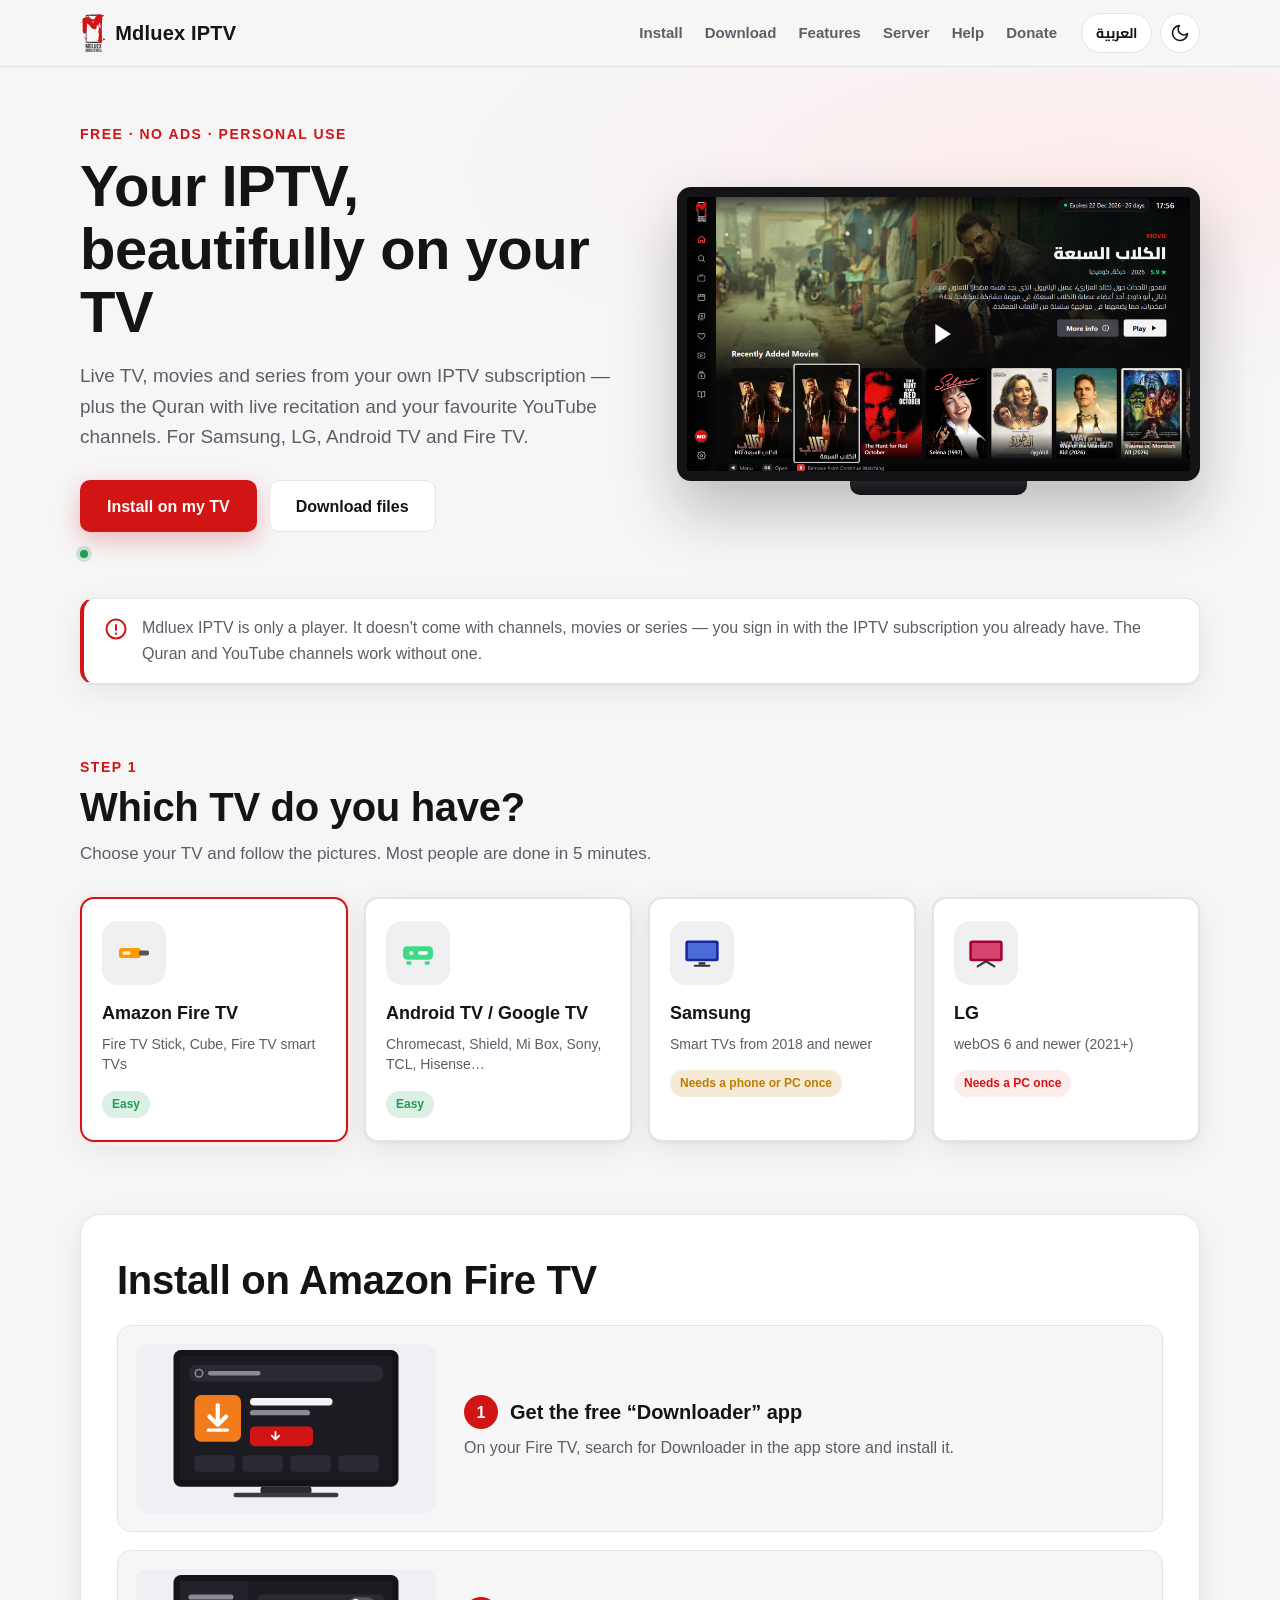
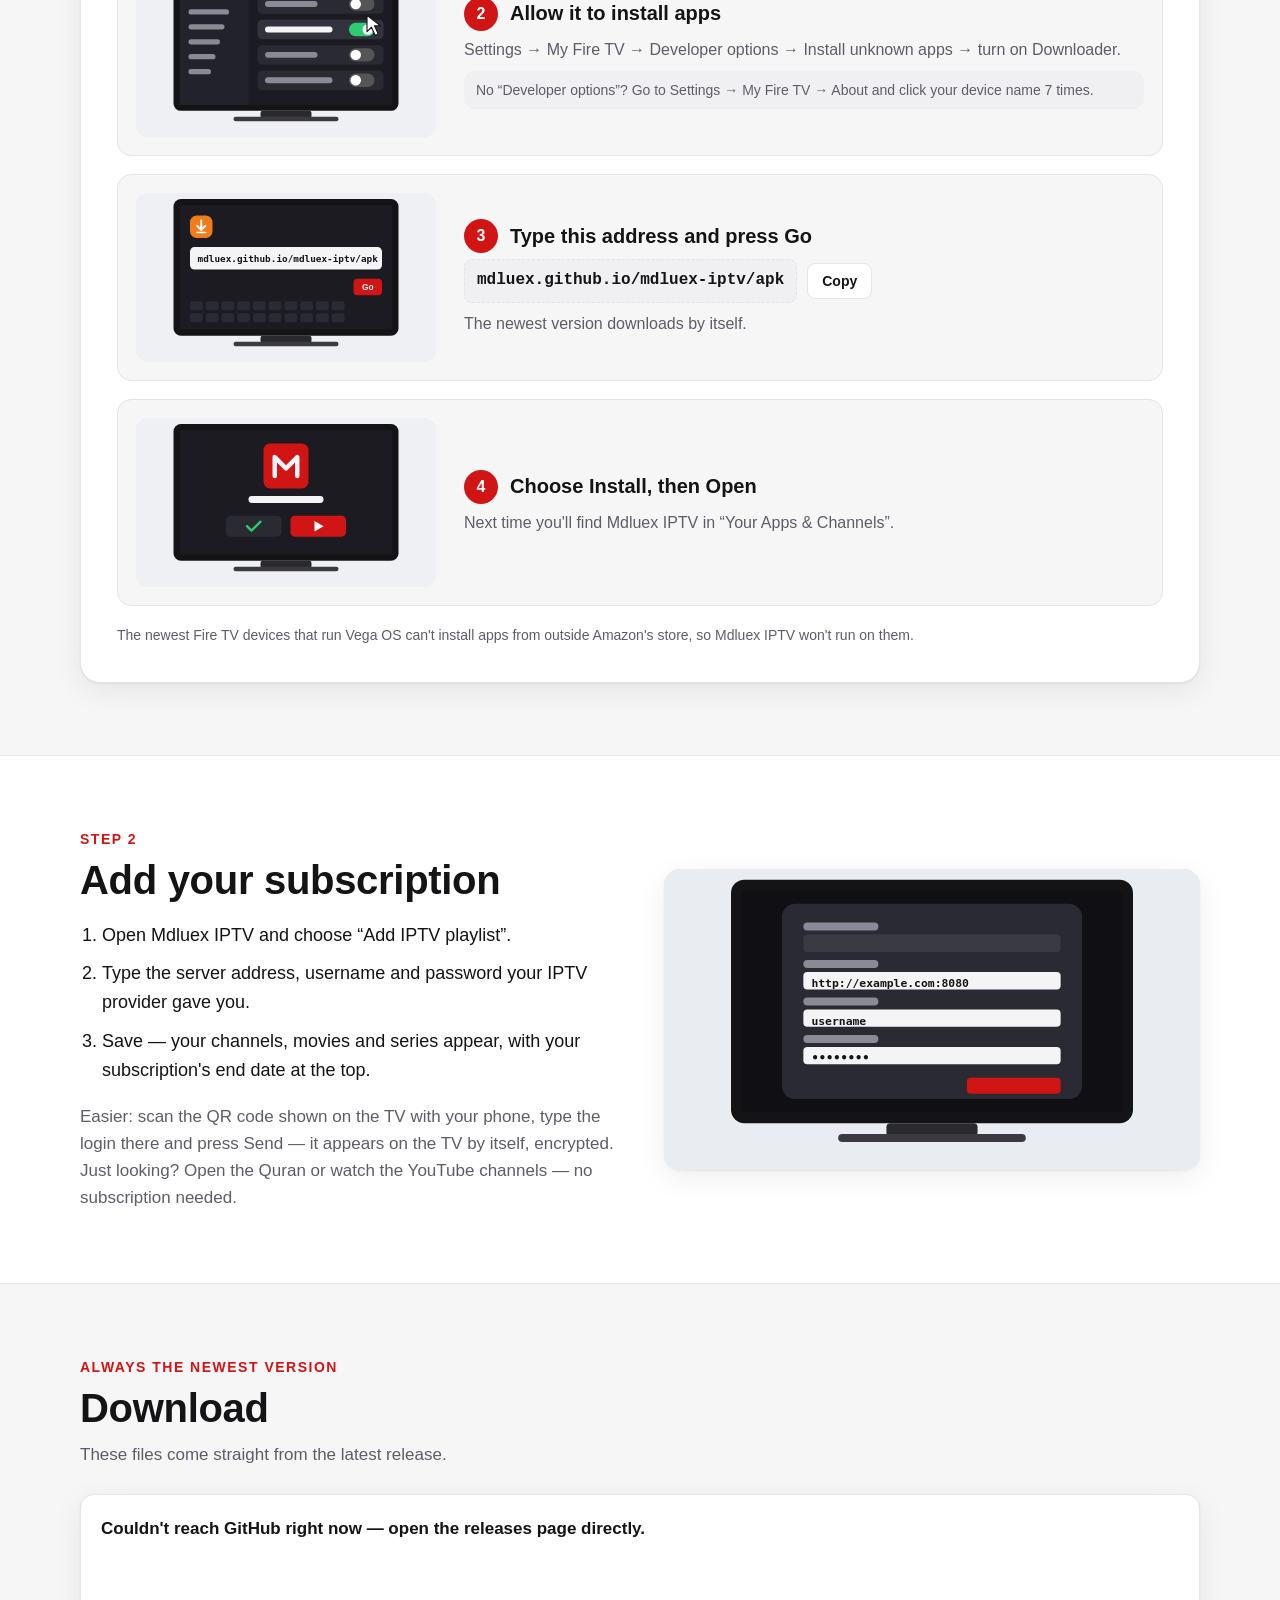
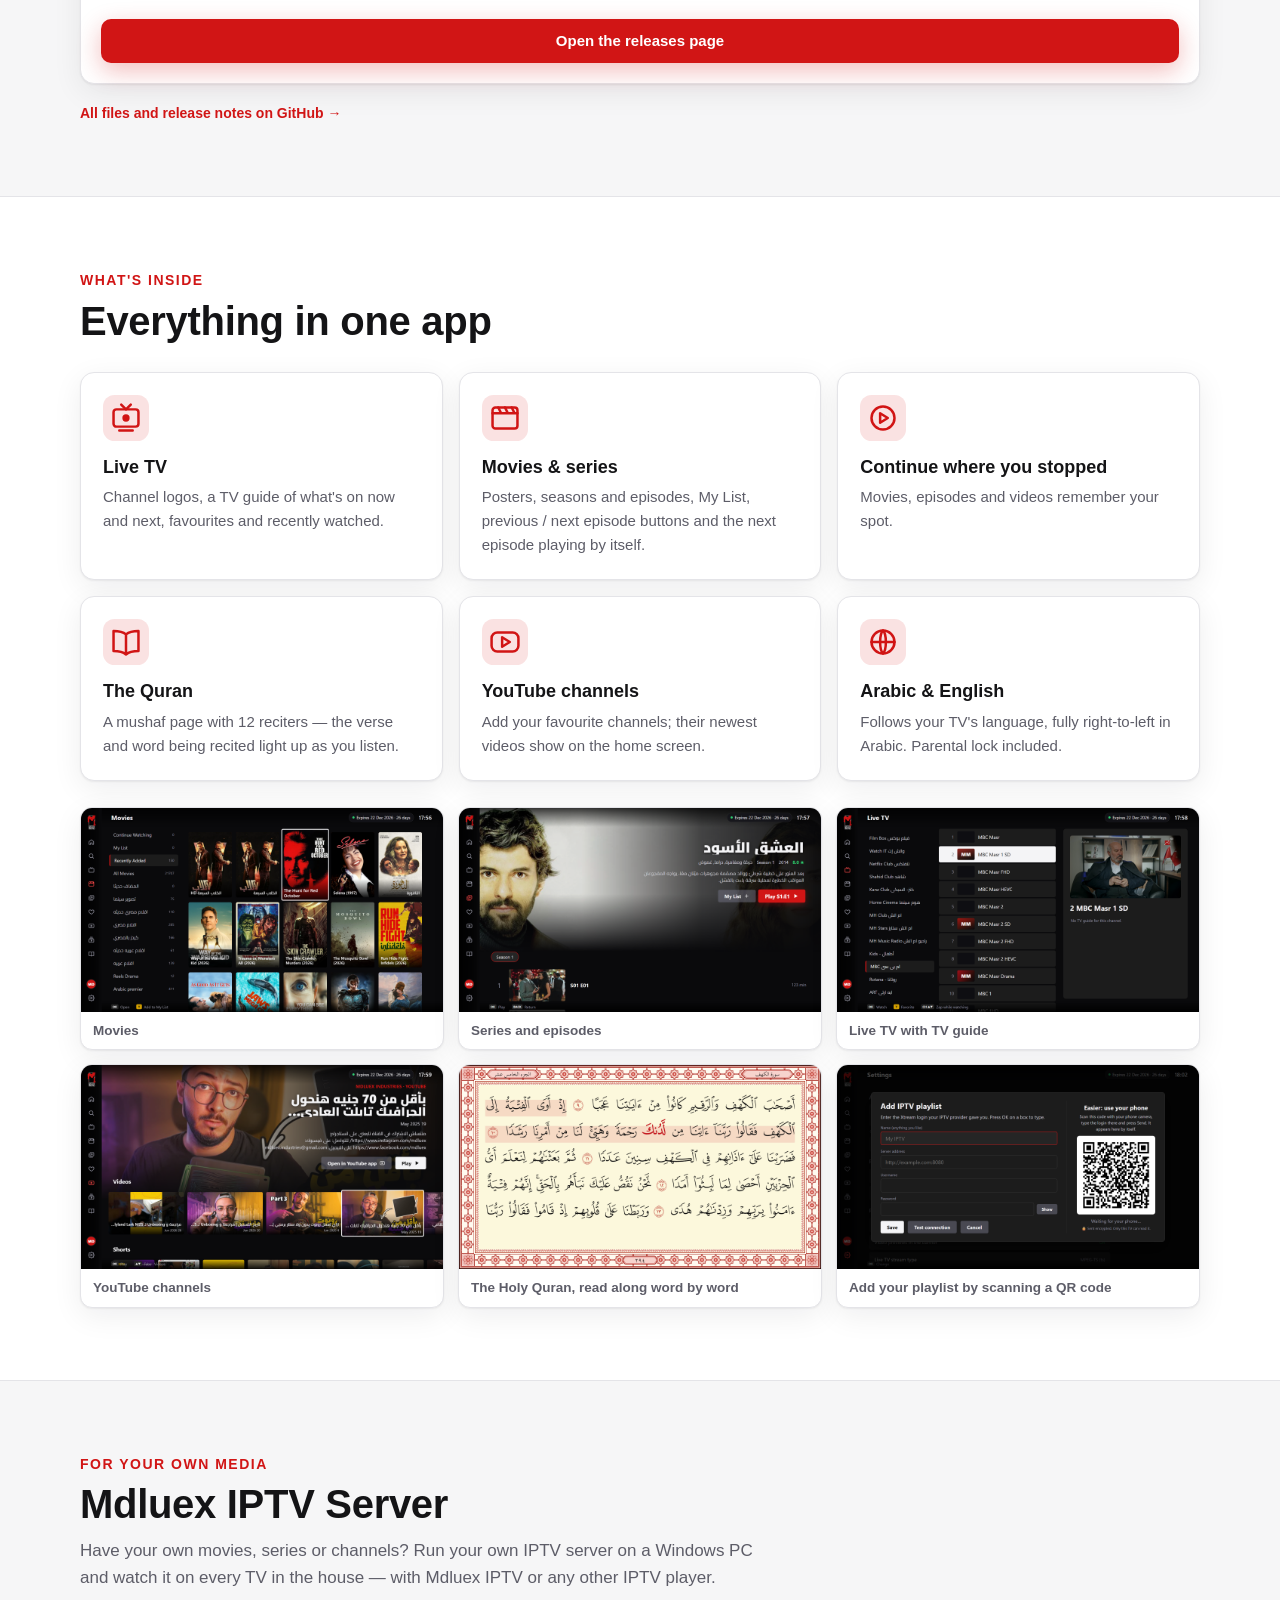
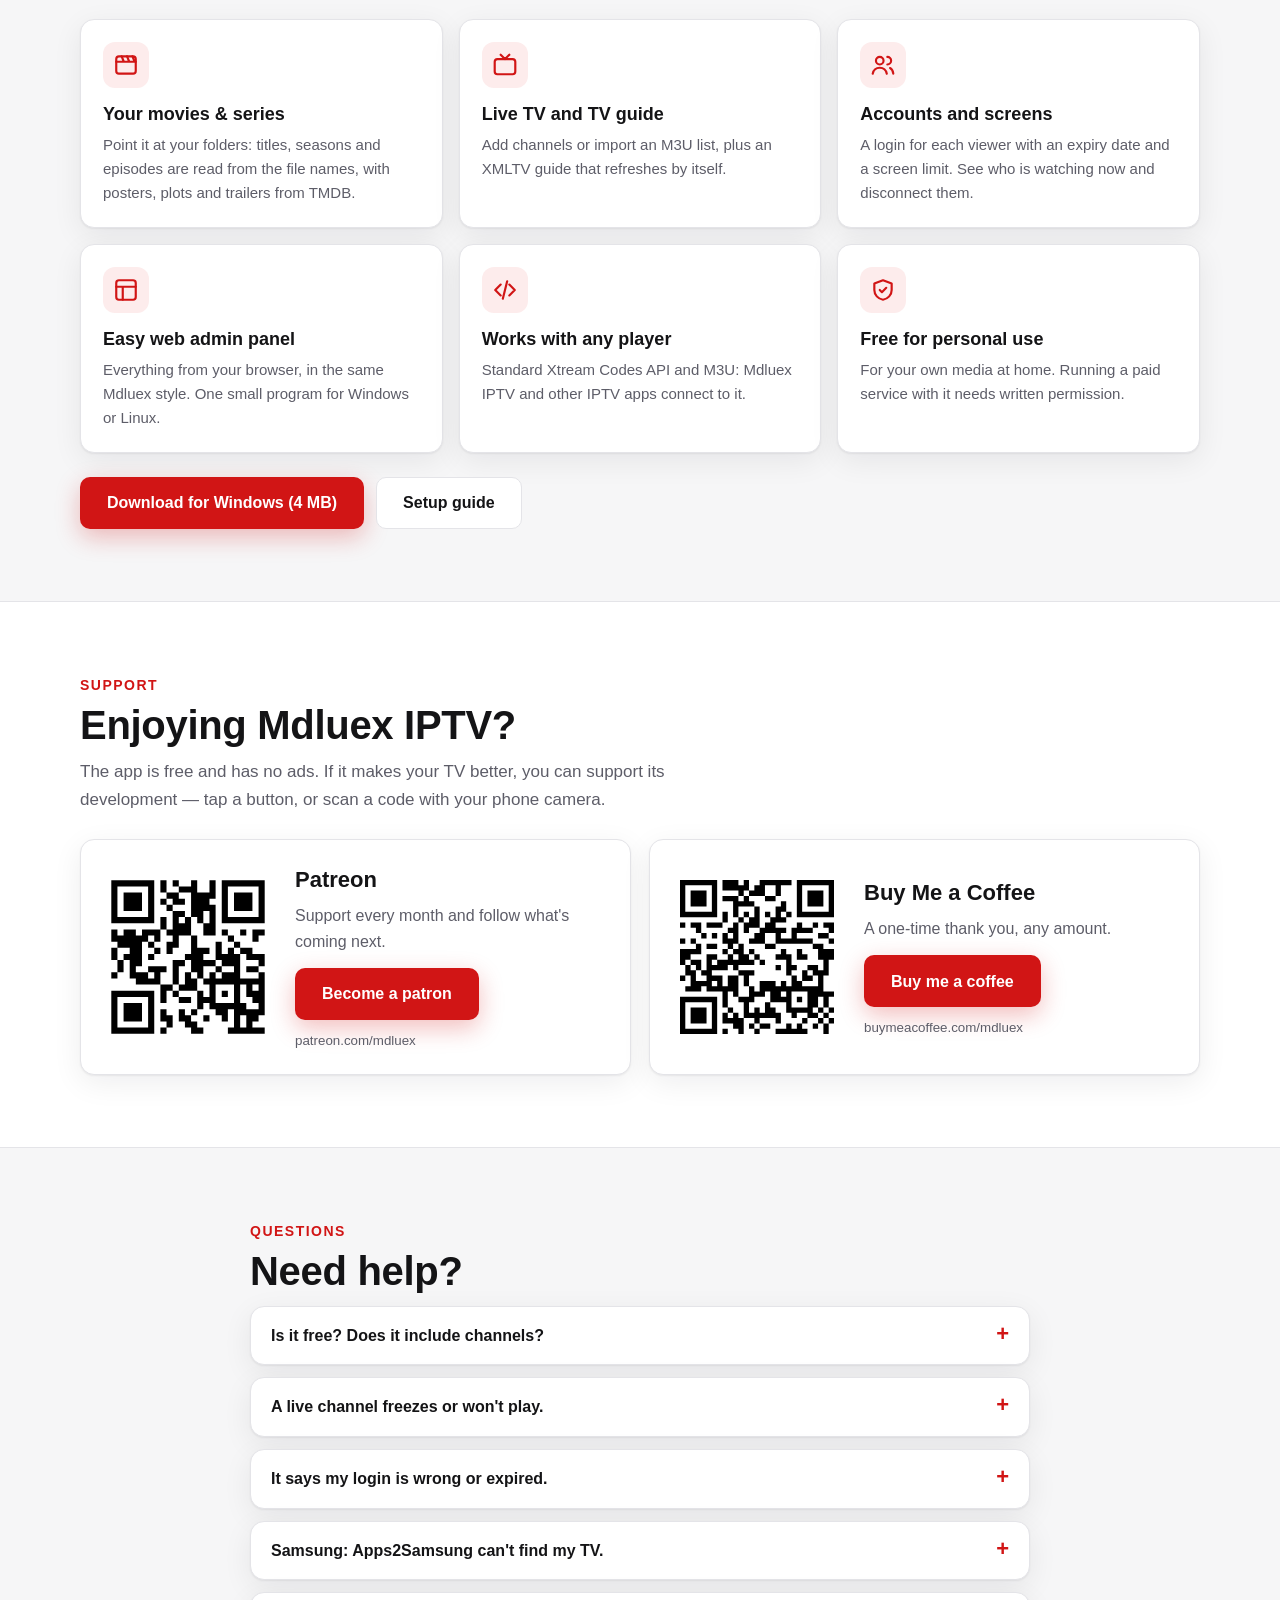
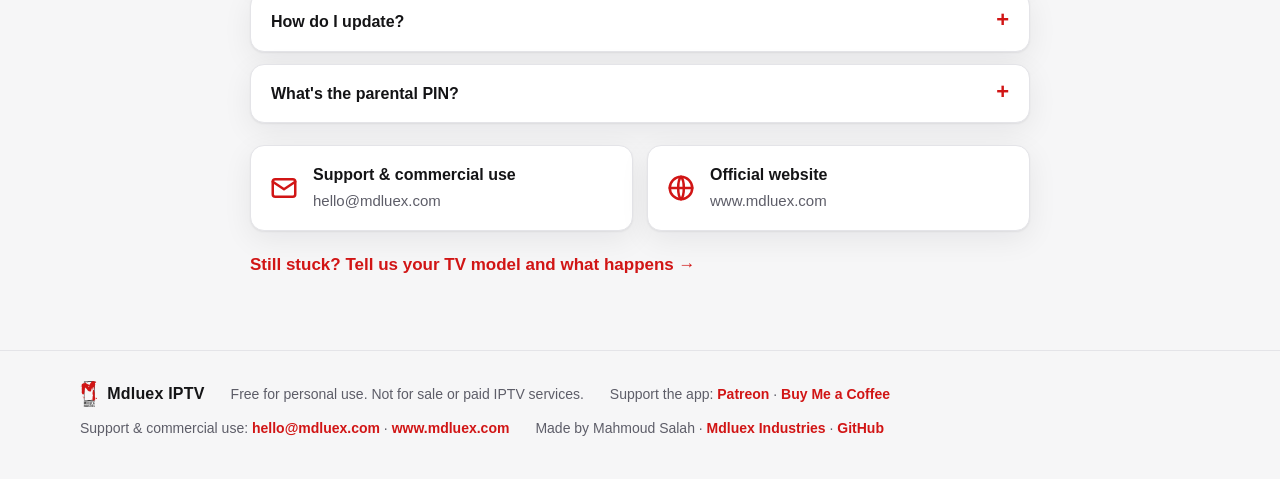
==== commit c4999ab9: "Website: the demo video plays in the TV picture (from GitHub Pages), with the home screen picture as" ====
--- a/landing/index.html
+++ b/landing/index.html
@@ -62,7 +62,11 @@
         </div>
         <div class="hero-art">
           <div class="tv">
-            <div class="tv-screen"><img src="screens/home.png" alt="Mdluex IPTV home screen" loading="eager"></div>
+            <div class="tv-screen">
+              <!-- the demo video, played straight from GitHub Pages; the home screen picture shows until it starts, and instead of it if it can't play -->
+              <video id="tvDemo" src="https://mdluex.github.io/mdluex-iptv/demo.mp4" poster="screens/home.png" muted loop playsinline preload="metadata" aria-label="Mdluex IPTV demo video"></video>
+              <button class="tv-play" id="tvPlay" type="button" aria-label="Play the demo"><svg viewBox="0 0 24 24" fill="currentColor"><path d="M8 5v14l11-7z"/></svg></button>
+            </div>
             <div class="tv-stand"></div>
           </div>
         </div>
--- a/landing/style.css
+++ b/landing/style.css
@@ -74,6 +74,13 @@
 .tv { position: relative; }
 .tv-screen { border-radius: 14px; overflow: hidden; border: 10px solid #141416; background: #000; box-shadow: 0 30px 60px rgba(20,20,22,.25); aspect-ratio: 16 / 9; }
 .tv-screen img { width: 100%; height: 100%; object-fit: cover; }
+.tv-screen { position: relative; }
+.tv-screen video { width: 100%; height: 100%; object-fit: cover; display: block; background: #000; }
+.tv-play { position: absolute; border: 0; cursor: pointer; color: #fff; background: rgba(10,10,12,.72); display: grid; place-items: center; transition: background .15s ease, transform .15s ease; }
+.tv-play:hover { background: var(--accent); }
+.tv-play { left: 50%; top: 50%; width: 72px; height: 72px; margin: -36px 0 0 -36px; border-radius: 50%; }
+.tv-play svg { width: 34px; height: 34px; margin-left: 4px; }
+.tv-play[hidden] { display: none; }
 .tv-stand { width: 34%; height: 14px; margin: 0 auto; background: linear-gradient(#2a2a2e, #141416); border-radius: 0 0 10px 10px; }
 
 .note { display: flex; gap: 14px; align-items: flex-start; background: var(--panel); border: 1px solid var(--line); border-inline-start: 4px solid var(--accent); border-radius: var(--radius); padding: 16px 20px; margin: 10px 0 0; box-shadow: var(--shadow); }
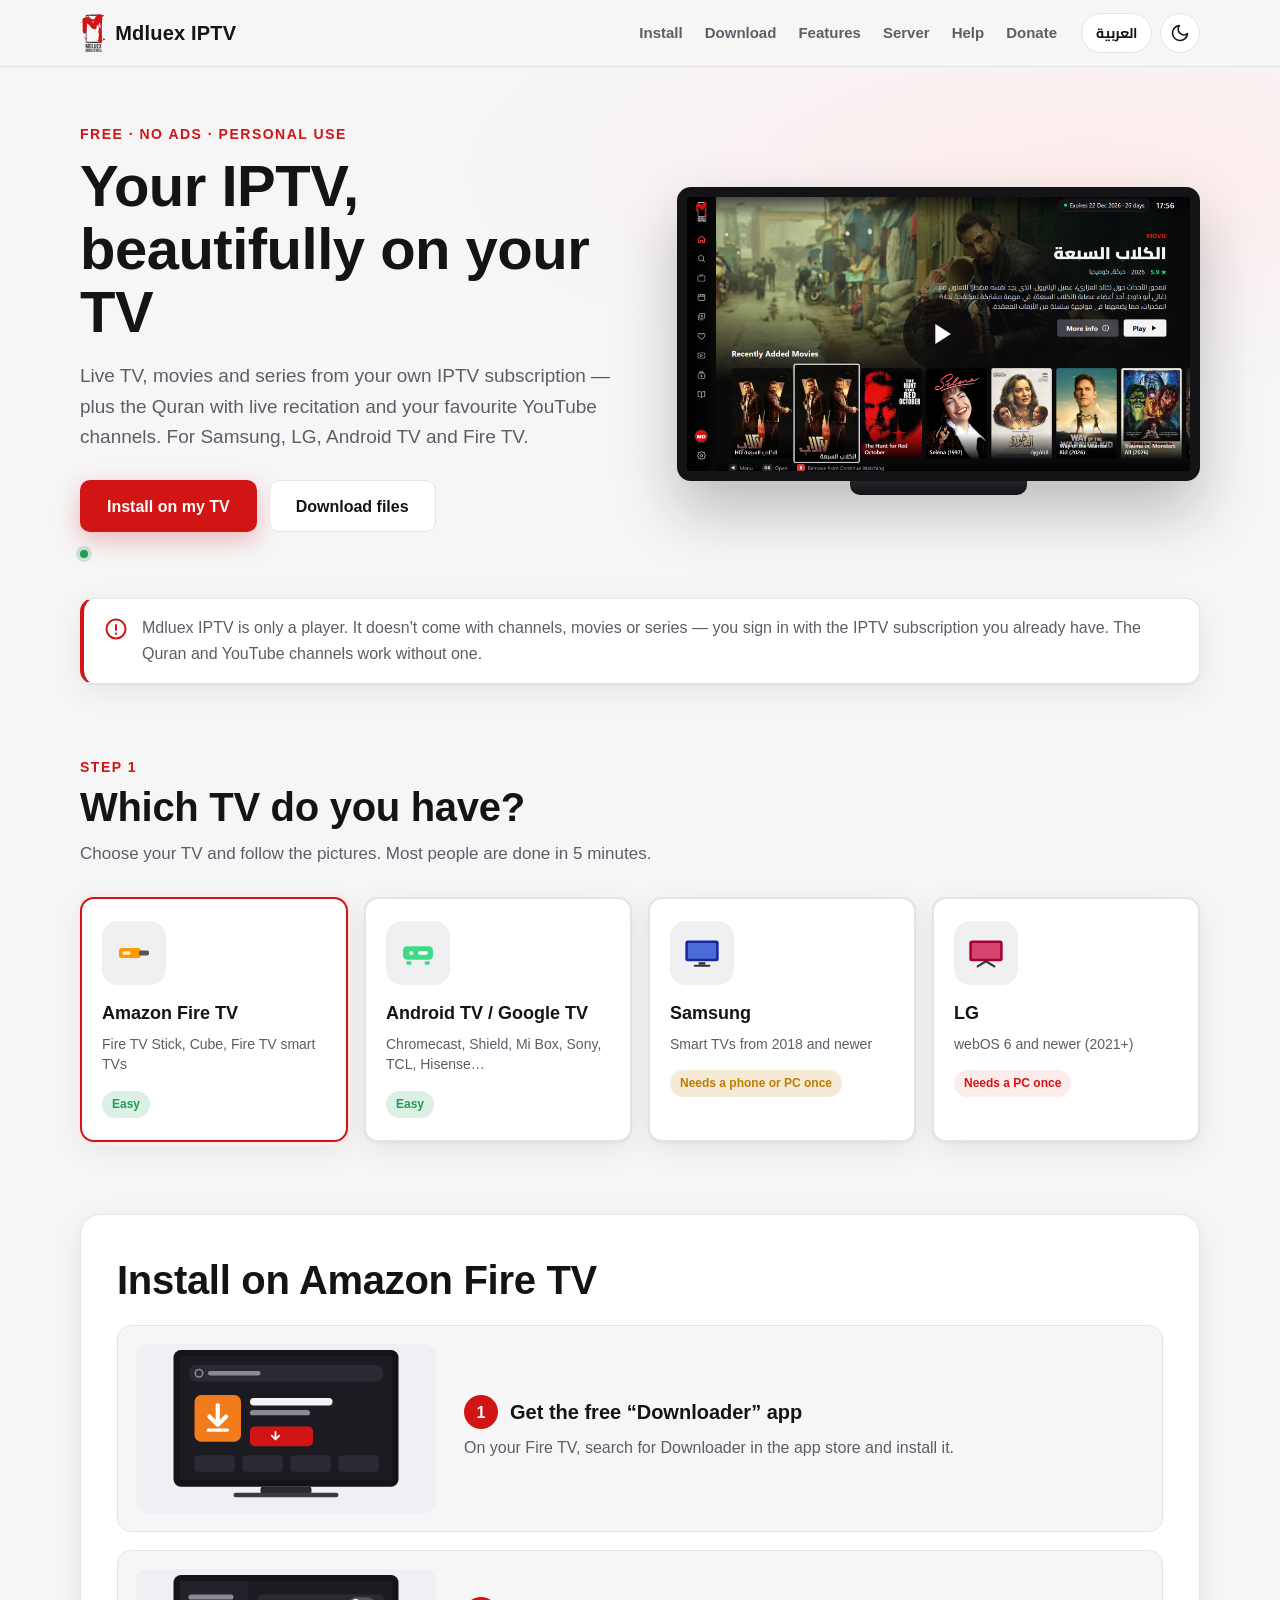
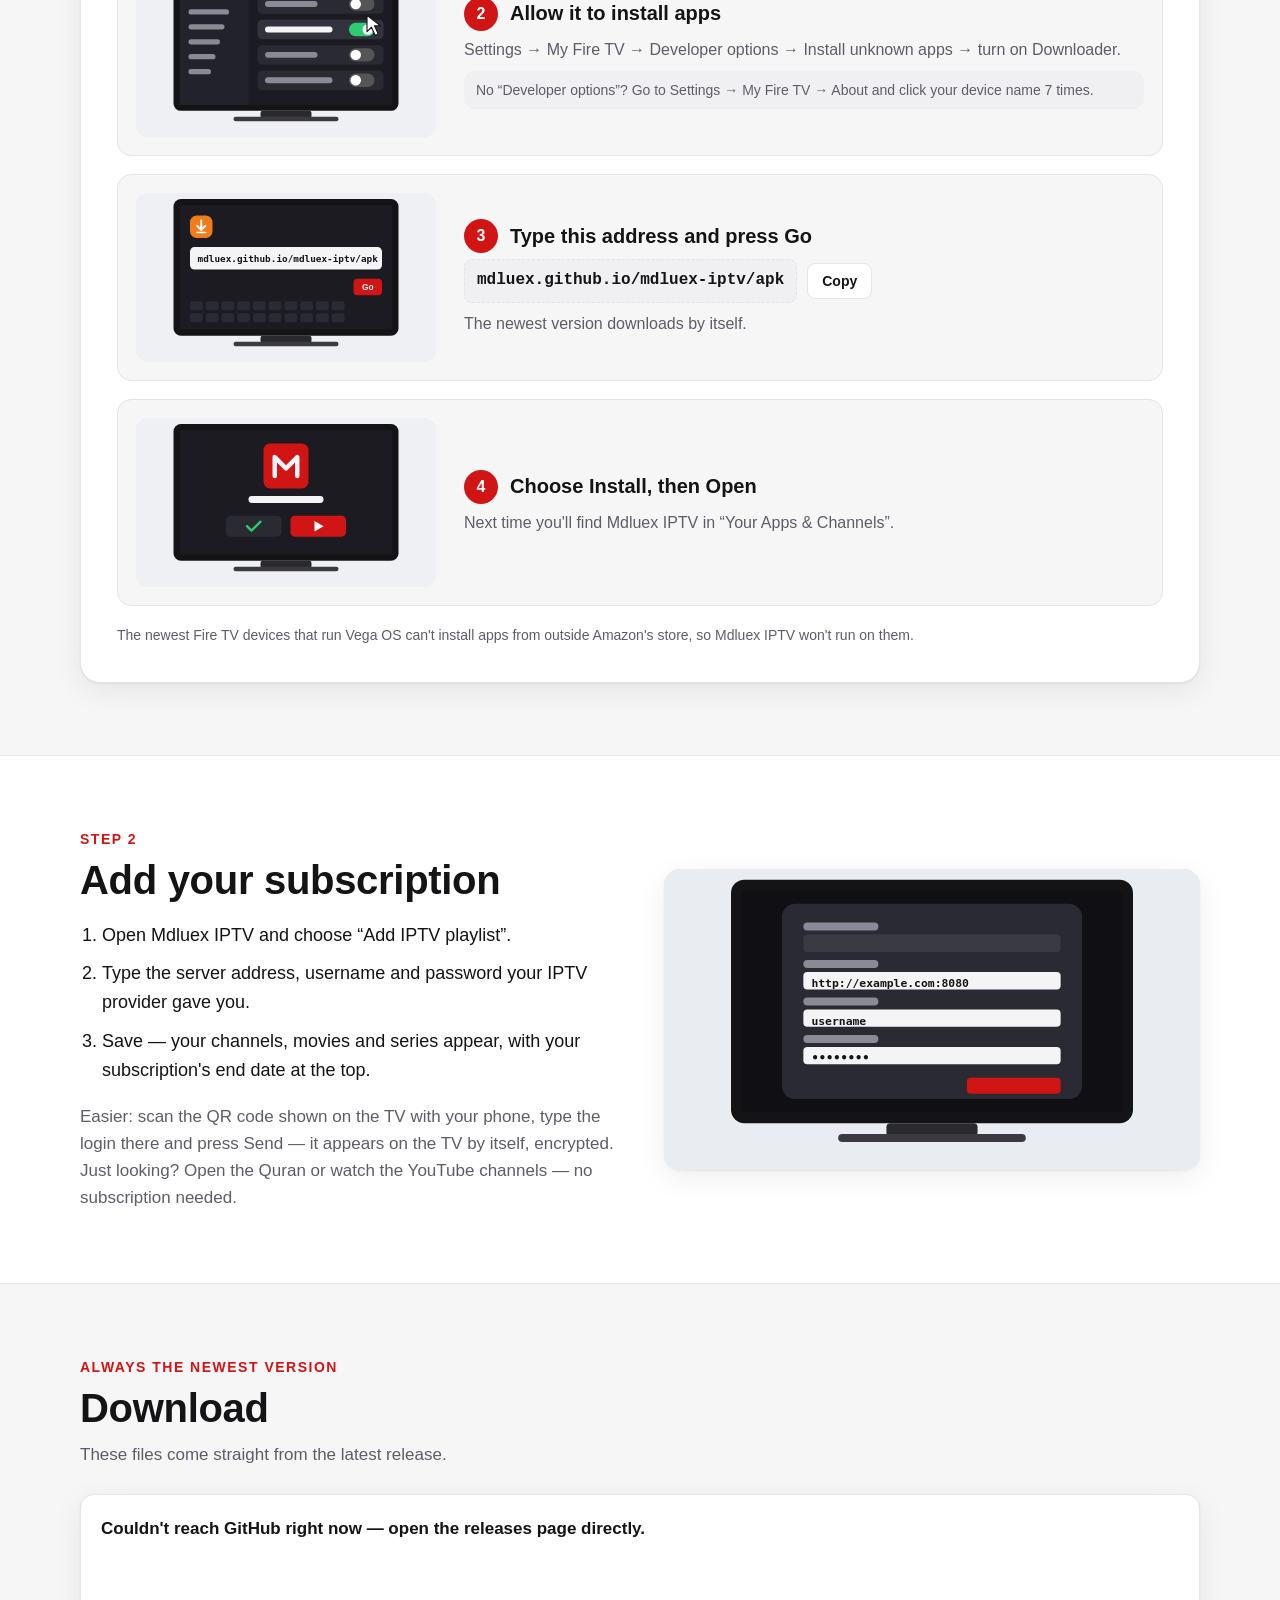
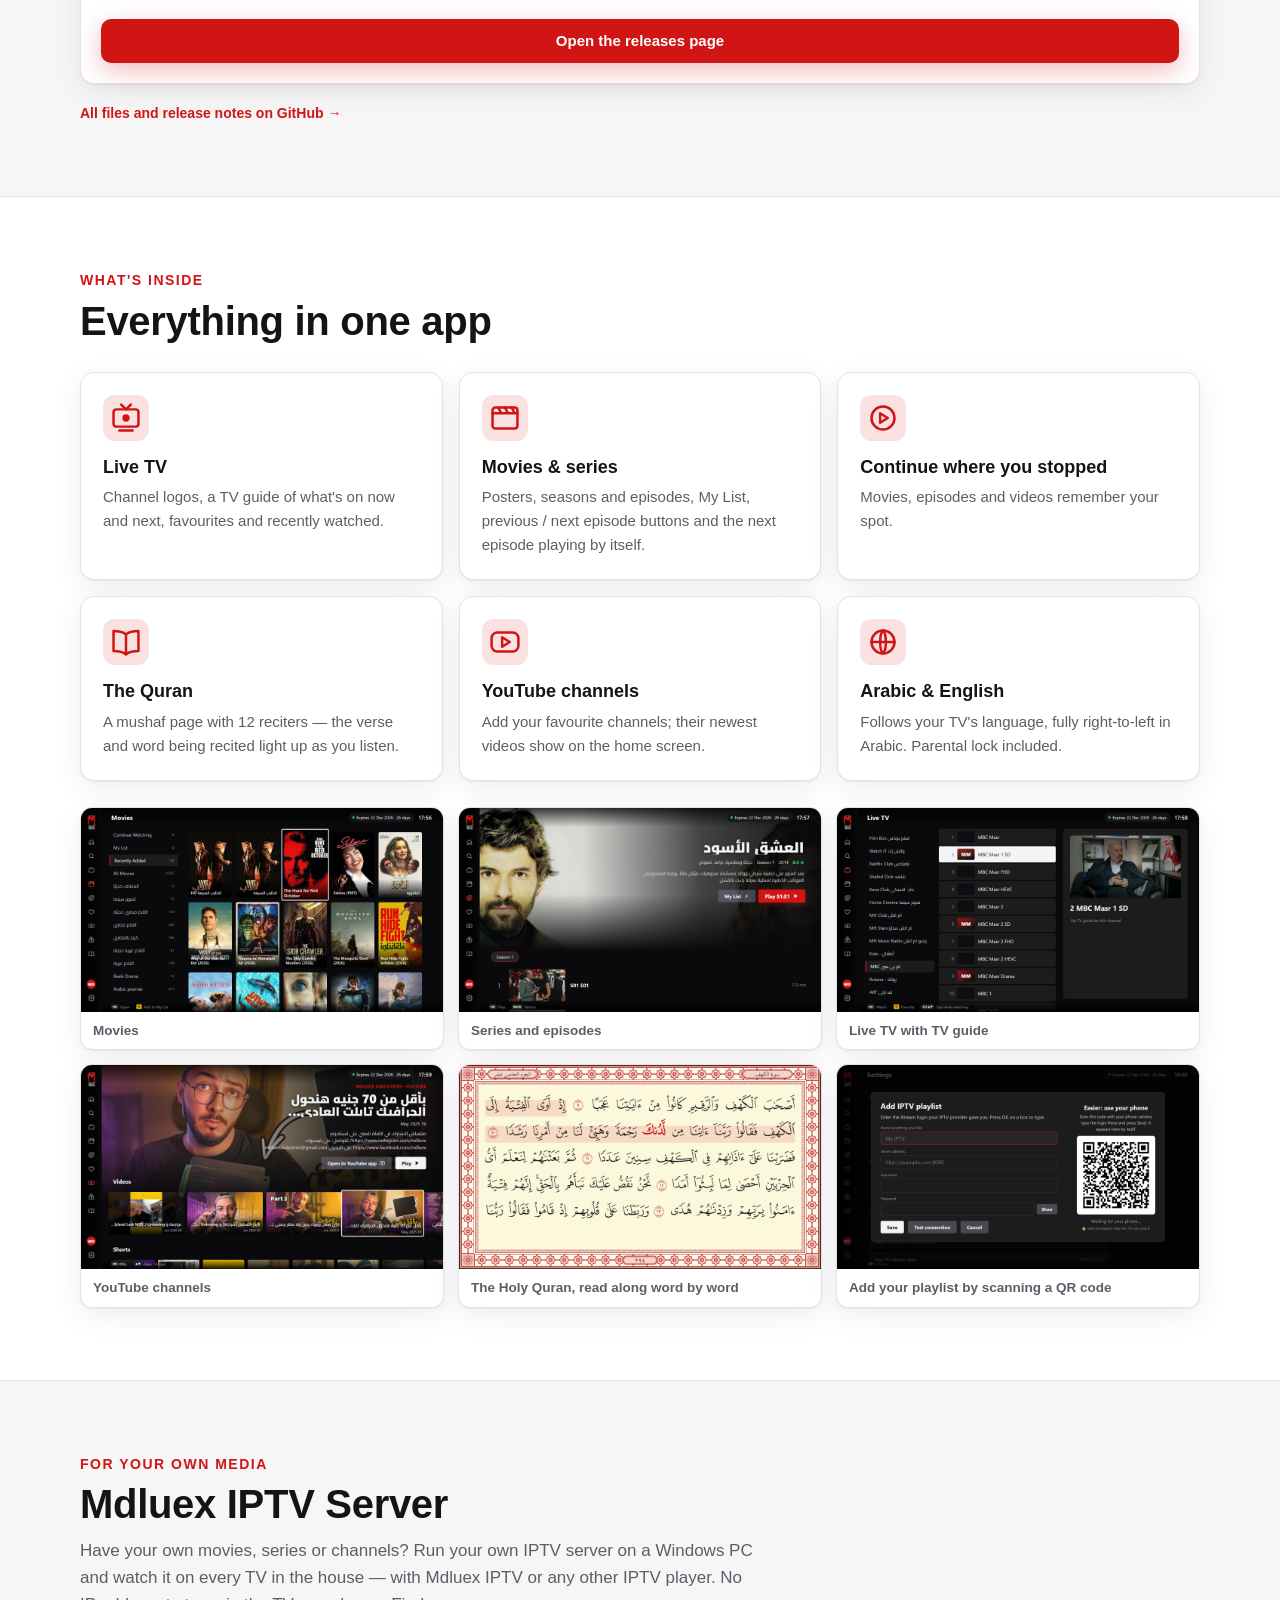
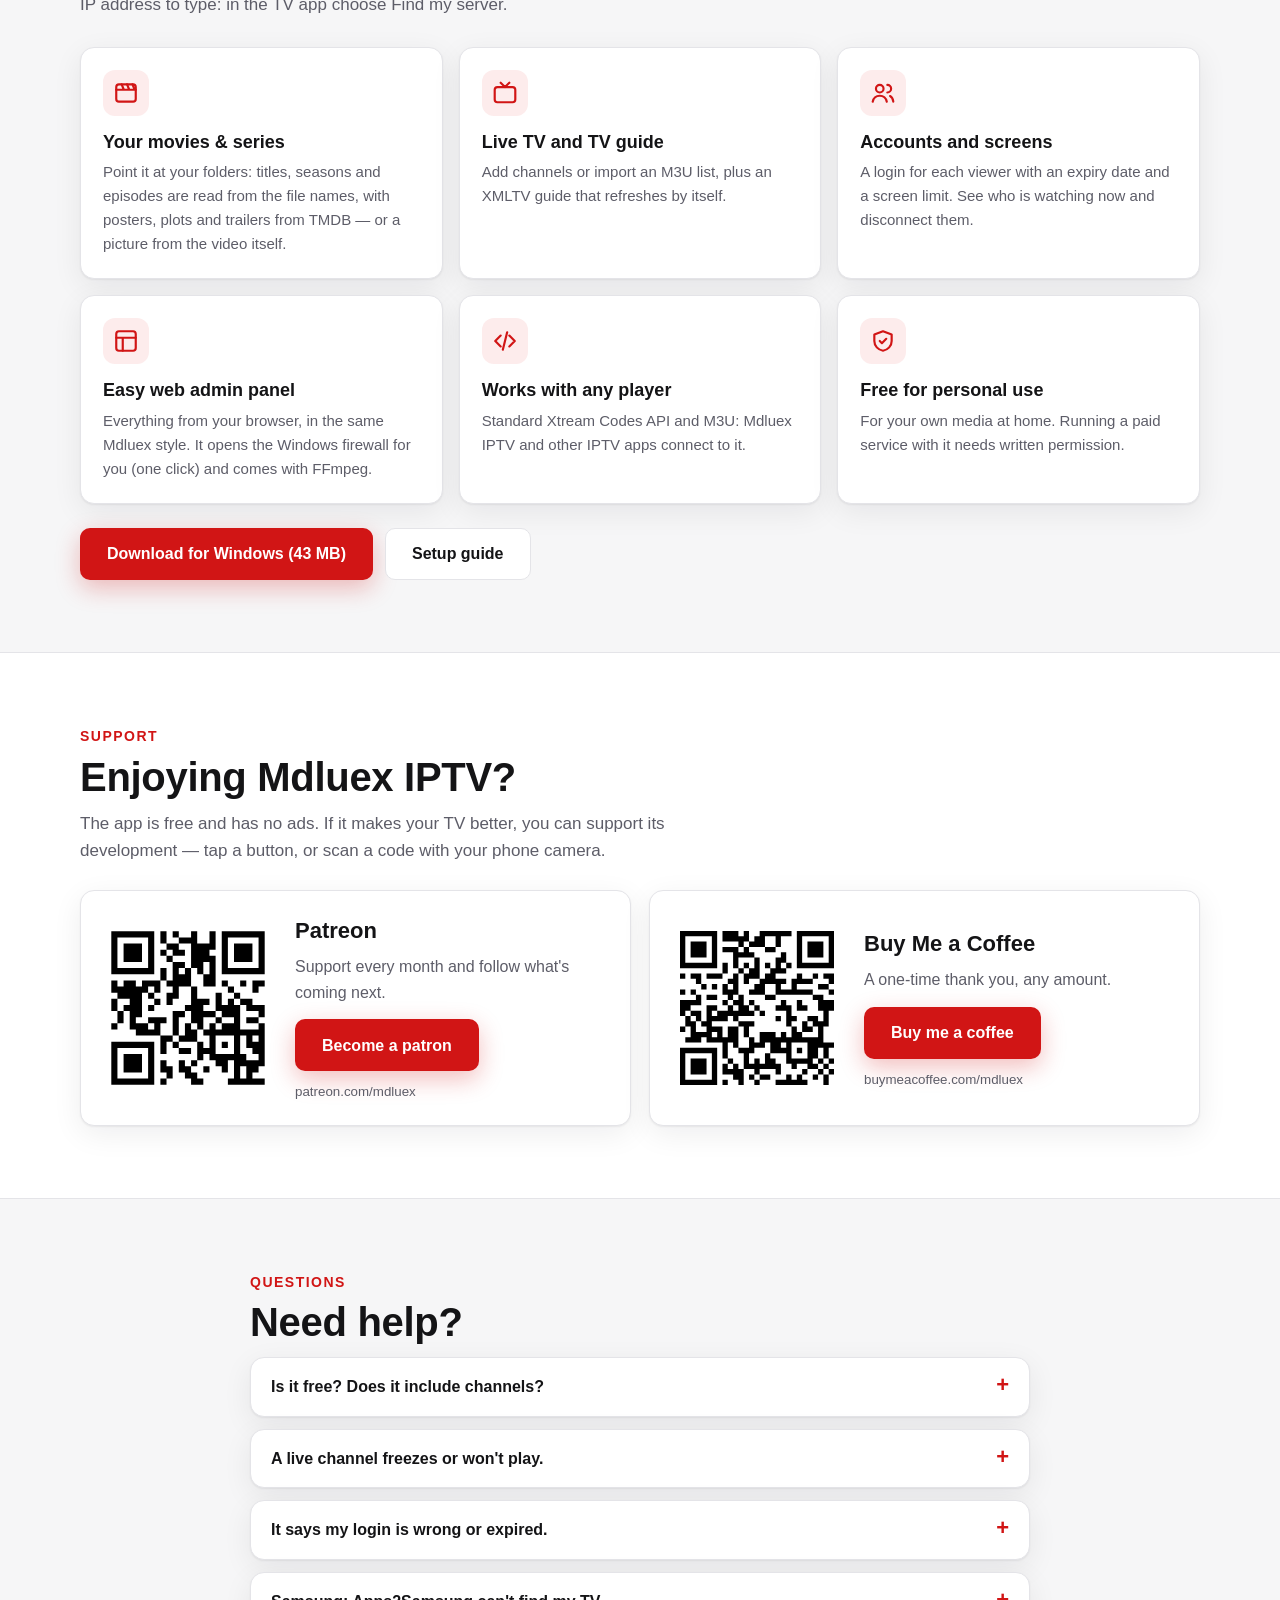
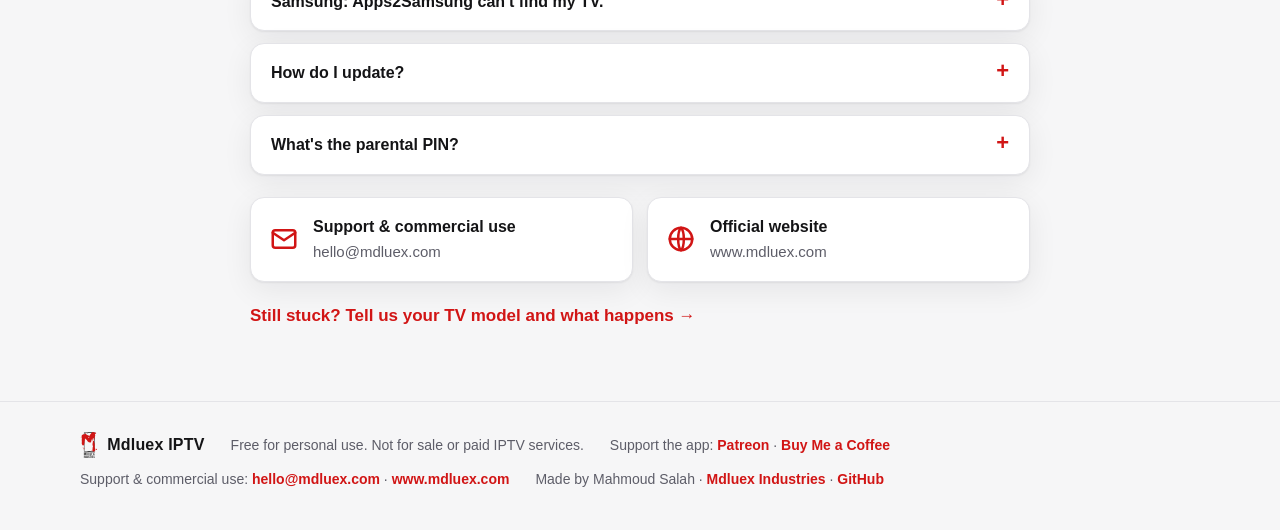
==== commit 44956b5b: "Release 1.5.6 and Server 1.2.0: Find my server, firewall in one click, pictures from videos App: - A" ====
--- a/landing/index.html
+++ b/landing/index.html
@@ -326,17 +326,17 @@
       <div class="wrap">
         <p class="eyebrow" data-t="srv.eyebrow">For your own media</p>
         <h2 data-t="srv.title">Mdluex IPTV Server</h2>
-        <p class="sub" data-t="srv.sub">Have your own movies, series or channels? Run your own IPTV server on a Windows PC and watch it on every TV in the house — with Mdluex IPTV or any other IPTV player.</p>
+        <p class="sub" data-t="srv.sub">Have your own movies, series or channels? Run your own IPTV server on a Windows PC and watch it on every TV in the house — with Mdluex IPTV or any other IPTV player. No IP address to type: in the TV app choose Find my server.</p>
         <div class="features">
-          <div class="feat"><span class="feat-ic"><svg viewBox="0 0 24 24" fill="none" stroke="currentColor" stroke-width="2" stroke-linecap="round" stroke-linejoin="round"><rect x="3" y="4" width="18" height="16" rx="2.5"/><path d="M3 9h18M8 4l2 5M13 4l2 5M18 4l2 5"/></svg></span><h3 data-t="srv.media.t">Your movies &amp; series</h3><p data-t="srv.media.p">Point it at your folders: titles, seasons and episodes are read from the file names, with posters, plots and trailers from TMDB.</p></div>
+          <div class="feat"><span class="feat-ic"><svg viewBox="0 0 24 24" fill="none" stroke="currentColor" stroke-width="2" stroke-linecap="round" stroke-linejoin="round"><rect x="3" y="4" width="18" height="16" rx="2.5"/><path d="M3 9h18M8 4l2 5M13 4l2 5M18 4l2 5"/></svg></span><h3 data-t="srv.media.t">Your movies &amp; series</h3><p data-t="srv.media.p">Point it at your folders: titles, seasons and episodes are read from the file names, with posters, plots and trailers from TMDB — or a picture from the video itself.</p></div>
           <div class="feat"><span class="feat-ic"><svg viewBox="0 0 24 24" fill="none" stroke="currentColor" stroke-width="2" stroke-linecap="round" stroke-linejoin="round"><rect x="2.5" y="6.5" width="19" height="14" rx="2.5"/><path d="m8 2.5 4 4 4-4"/></svg></span><h3 data-t="srv.live.t">Live TV and TV guide</h3><p data-t="srv.live.p">Add channels or import an M3U list, plus an XMLTV guide that refreshes by itself.</p></div>
           <div class="feat"><span class="feat-ic"><svg viewBox="0 0 24 24" fill="none" stroke="currentColor" stroke-width="2" stroke-linecap="round" stroke-linejoin="round"><circle cx="9" cy="8" r="3.5"/><path d="M2.5 20c.8-3.6 3.4-5.5 6.5-5.5s5.7 1.9 6.5 5.5"/><path d="M16 4.5a3.5 3.5 0 0 1 0 7M18.5 14.8c1.7.8 2.7 2.6 3 5.2"/></svg></span><h3 data-t="srv.users.t">Accounts and screens</h3><p data-t="srv.users.p">A login for each viewer with an expiry date and a screen limit. See who is watching now and disconnect them.</p></div>
-          <div class="feat"><span class="feat-ic"><svg viewBox="0 0 24 24" fill="none" stroke="currentColor" stroke-width="2" stroke-linecap="round" stroke-linejoin="round"><rect x="3" y="3" width="18" height="18" rx="2.5"/><path d="M3 9h18M9 21V9"/></svg></span><h3 data-t="srv.admin.t">Easy web admin panel</h3><p data-t="srv.admin.p">Everything from your browser, in the same Mdluex style. One small program for Windows or Linux.</p></div>
+          <div class="feat"><span class="feat-ic"><svg viewBox="0 0 24 24" fill="none" stroke="currentColor" stroke-width="2" stroke-linecap="round" stroke-linejoin="round"><rect x="3" y="3" width="18" height="18" rx="2.5"/><path d="M3 9h18M9 21V9"/></svg></span><h3 data-t="srv.admin.t">Easy web admin panel</h3><p data-t="srv.admin.p">Everything from your browser, in the same Mdluex style. It opens the Windows firewall for you (one click) and comes with FFmpeg.</p></div>
           <div class="feat"><span class="feat-ic"><svg viewBox="0 0 24 24" fill="none" stroke="currentColor" stroke-width="2" stroke-linecap="round" stroke-linejoin="round"><path d="M8 7 3 12l5 5M16 7l5 5-5 5M14 4l-4 16"/></svg></span><h3 data-t="srv.compat.t">Works with any player</h3><p data-t="srv.compat.p">Standard Xtream Codes API and M3U: Mdluex IPTV and other IPTV apps connect to it.</p></div>
           <div class="feat"><span class="feat-ic"><svg viewBox="0 0 24 24" fill="none" stroke="currentColor" stroke-width="2" stroke-linecap="round" stroke-linejoin="round"><path d="M12 3 4 6v6c0 4.5 3.4 8.2 8 9 4.6-.8 8-4.5 8-9V6z"/><path d="m9 12 2 2 4-4"/></svg></span><h3 data-t="srv.free.t">Free for personal use</h3><p data-t="srv.free.p">For your own media at home. Running a paid service with it needs written permission.</p></div>
         </div>
         <div class="srv-actions">
-          <a class="btn primary" href="https://github.com/mdluex/mdluex-iptv/releases/download/v1.1.0/MdluexIPTV-Server-v1.1.0-windows.zip" data-t="srv.dl">Download for Windows (4 MB)</a>
+          <a class="btn primary" href="https://github.com/mdluex/mdluex-iptv/releases/download/v1.5.6/MdluexIPTV-Server-v1.2.0-windows.zip" data-t="srv.dl">Download for Windows (43 MB)</a>
           <a class="btn ghost" href="https://github.com/mdluex/mdluex-iptv/blob/main/server/README.md" target="_blank" rel="noopener" data-t="srv.guide">Setup guide</a>
         </div>
       </div>
